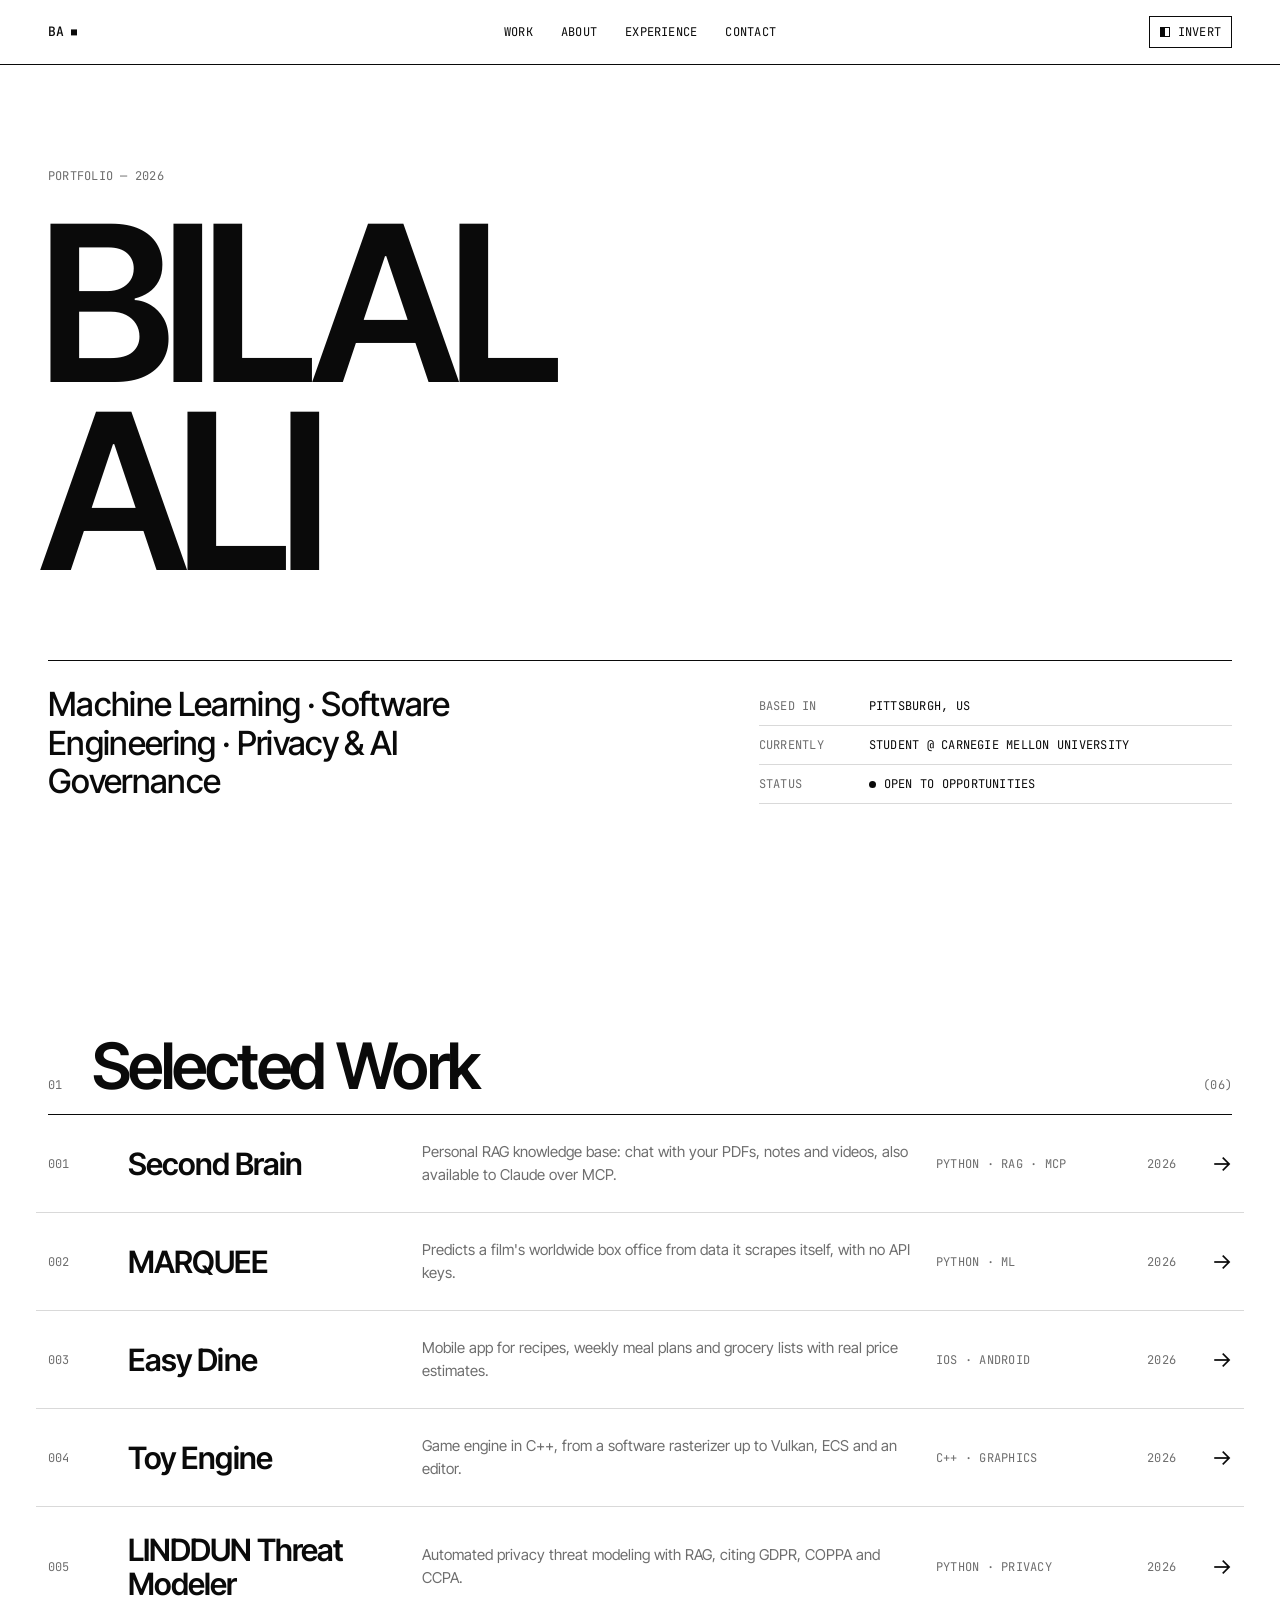
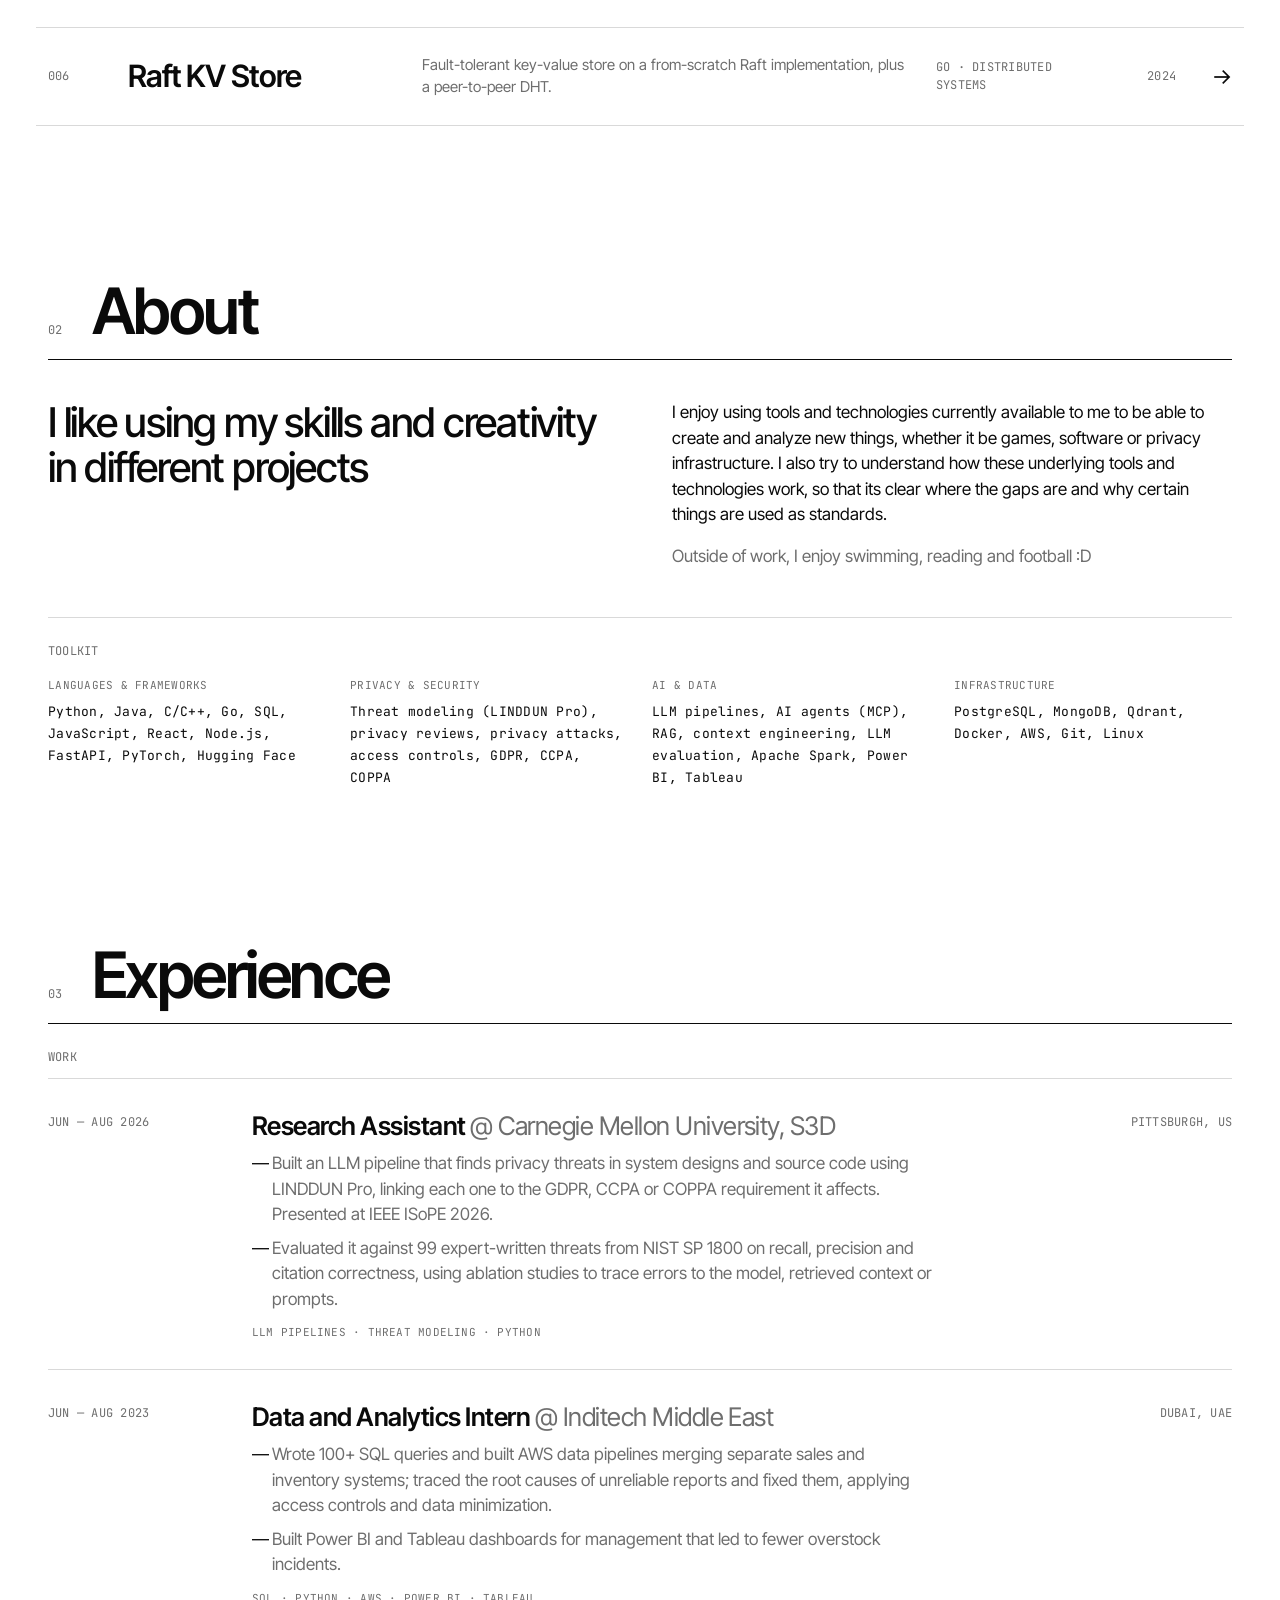
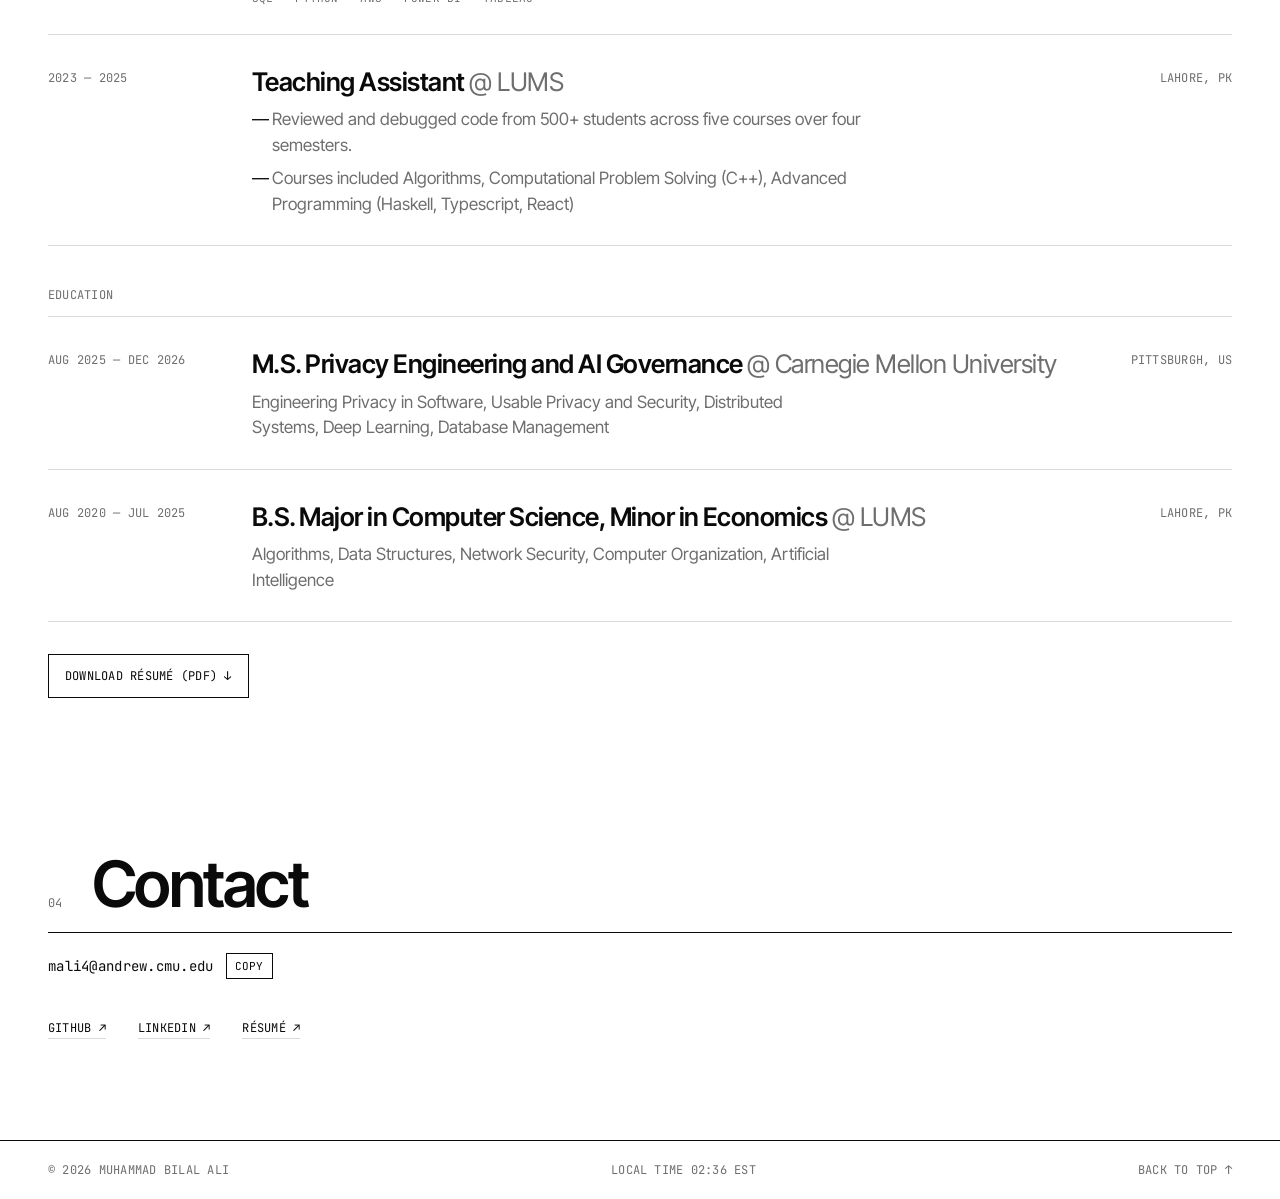
==== index.html @ e4fb6902 "third commit" ====
<!doctype html>
<html lang="en">
<head>
  <meta charset="utf-8" />
  <meta name="viewport" content="width=device-width, initial-scale=1" />
  <title>Muhammad Bilal Ali — Portfolio</title>
  <meta name="description" content="Portfolio of Muhammad Bilal Ali." />
  <meta name="theme-color" content="#ffffff" media="(prefers-color-scheme: light)" />
  <meta name="theme-color" content="#0a0a0a" media="(prefers-color-scheme: dark)" />
  <link rel="icon" href="data:image/svg+xml,<svg xmlns='http://www.w3.org/2000/svg' viewBox='0 0 32 32'><rect width='32' height='32' fill='black'/><rect x='8' y='8' width='16' height='16' fill='white'/></svg>" />

  <link rel="preconnect" href="https://fonts.googleapis.com" />
  <link rel="preconnect" href="https://fonts.gstatic.com" crossorigin />
  <link href="https://fonts.googleapis.com/css2?family=Inter+Tight:wght@400;500;600;700&family=JetBrains+Mono:wght@400;500&display=swap" rel="stylesheet" />
  <link rel="stylesheet" href="style.css" />

  <!-- Apply saved theme before paint to avoid a flash -->
  <script>
    document.documentElement.classList.add("js");
    try {
      var t = localStorage.getItem("theme");
      if (t) document.documentElement.setAttribute("data-theme", t);
    } catch (e) {}
  </script>
</head>
<body>
  <a class="skip" href="#main">Skip to content</a>

  <!-- ============ HEADER ============ -->
  <header class="site-header">
    <a href="#top" class="logo mono" aria-label="Home">BA<span class="logo-mark">■</span></a>
    <nav class="nav mono" aria-label="Primary">
      <a href="#work">Work</a>
      <a href="#about">About</a>
      <a href="#experience">Experience</a>
      <a href="#contact">Contact</a>
    </nav>
    <button class="theme-toggle mono" id="themeToggle" type="button" aria-label="Toggle color theme">
      <span class="swatch" aria-hidden="true"></span><span class="theme-label">Invert</span>
    </button>
  </header>

  <main id="main">
    <!-- ============ HERO ============ -->
    <section class="hero" id="top">
      <p class="eyebrow mono">Portfolio — <span id="yearNow">2026</span></p>
      <h1 class="hero-name">
        <span class="line">Bilal</span>
        <span class="line">Ali</span>
      </h1>

      <div class="hero-grid">
        <p class="hero-statement">
          Machine Learning ·
          Software Engineering ·
          Privacy & AI Governance
        </p>
        <dl class="hero-meta mono">
          <div><dt>Based in</dt><dd>Pittsburgh, US</dd></div>
          <div><dt>Currently</dt><dd>Student @ Carnegie Mellon University</dd></div>
          <div><dt>Status</dt><dd><span class="dot" aria-hidden="true"></span>Open to opportunities</dd></div>
        </dl>
      </div>
    </section>

    <!-- ============ WORK ============ -->
    <section class="section" id="work">
      <div class="section-head">
        <span class="section-index mono">01</span>
        <h2>Selected Work</h2>
        <span class="section-count mono">(06)</span>
      </div>

      <ol class="work-list">
        <!-- Each row links to its page in projects/. Copy a page there to add a new project. -->
        <li>
          <a class="work-row reveal" href="projects/second-brain.html">
            <span class="w-idx mono">001</span>
            <span class="w-title">Second Brain</span>
            <span class="w-desc">Personal RAG knowledge base: chat with your PDFs, notes and videos, also available to Claude over MCP.</span>
            <span class="w-tags mono">Python · RAG · MCP</span>
            <span class="w-year mono">2026</span>
            <span class="w-arrow" aria-hidden="true">→</span>
          </a>
        </li>
        <li>
          <a class="work-row reveal" href="projects/marquee.html">
            <span class="w-idx mono">002</span>
            <span class="w-title">MARQUEE</span>
            <span class="w-desc">Predicts a film's worldwide box office from data it scrapes itself, with no API keys.</span>
            <span class="w-tags mono">Python · ML</span>
            <span class="w-year mono">2026</span>
            <span class="w-arrow" aria-hidden="true">→</span>
          </a>
        </li>
        <li>
          <a class="work-row reveal" href="projects/easydine.html">
            <span class="w-idx mono">003</span>
            <span class="w-title">Easy Dine</span>
            <span class="w-desc">Mobile app for recipes, weekly meal plans and grocery lists with real price estimates.</span>
            <span class="w-tags mono">iOS · Android</span>
            <span class="w-year mono">2026</span>
            <span class="w-arrow" aria-hidden="true">→</span>
          </a>
        </li>
        <li>
          <a class="work-row reveal" href="projects/toy-engine.html">
            <span class="w-idx mono">004</span>
            <span class="w-title">Toy Engine</span>
            <span class="w-desc">Game engine in C++, from a software rasterizer up to Vulkan, ECS and an editor.</span>
            <span class="w-tags mono">C++ · Graphics</span>
            <span class="w-year mono">2026</span>
            <span class="w-arrow" aria-hidden="true">→</span>
          </a>
        </li>
        <li>
          <a class="work-row reveal" href="projects/linddun.html">
            <span class="w-idx mono">005</span>
            <span class="w-title">LINDDUN Threat Modeler</span>
            <span class="w-desc">Automated privacy threat modeling with RAG, citing GDPR, COPPA and CCPA.</span>
            <span class="w-tags mono">Python · Privacy</span>
            <span class="w-year mono">2026</span>
            <span class="w-arrow" aria-hidden="true">→</span>
          </a>
        </li>
        <li>
          <a class="work-row reveal" href="projects/raft-kv.html">
            <span class="w-idx mono">006</span>
            <span class="w-title">Raft KV Store</span>
            <span class="w-desc">Fault-tolerant key-value store on a from-scratch Raft implementation, plus a peer-to-peer DHT.</span>
            <span class="w-tags mono">Go · Distributed Systems</span>
            <span class="w-year mono">2024</span>
            <span class="w-arrow" aria-hidden="true">→</span>
          </a>
        </li>
      </ol>
    </section>

    <!-- ============ ABOUT ============ -->
    <section class="section" id="about">
      <div class="section-head">
        <span class="section-index mono">02</span>
        <h2>About</h2>
      </div>

      <div class="about-grid">
        <p class="about-lead reveal">
          I like using my skills and creativity in different projects 
        </p>
        <div class="about-body reveal">
          <p>
            I enjoy using tools and technologies currently available to me to be able to create and analyze new things, whether it be games, software or privacy infrastructure. 
            I also try to understand how these underlying tools and technologies work, so that its clear where the gaps are and why certain things are used as standards.
          </p>
          <p>
            Outside of work, I enjoy swimming, reading and football :D
          </p>
        </div>

        <div class="skills reveal">
          <h3 class="mono">Toolkit</h3>
          <ul class="skill-cols mono">
            <li><span>Languages &amp; Frameworks</span>Python, Java, C/C++, Go, SQL, JavaScript, React, Node.js, FastAPI, PyTorch, Hugging Face</li>
            <li><span>Privacy &amp; Security</span>Threat modeling (LINDDUN Pro), privacy reviews, privacy attacks, access controls, GDPR, CCPA, COPPA</li>
            <li><span>AI &amp; Data</span>LLM pipelines, AI agents (MCP), RAG, context engineering, LLM evaluation, Apache Spark, Power BI, Tableau</li>
            <li><span>Infrastructure</span>PostgreSQL, MongoDB, Qdrant, Docker, AWS, Git, Linux</li>
          </ul>
        </div>
      </div>
    </section>

    <!-- ============ EXPERIENCE ============ -->
    <section class="section" id="experience">
      <div class="section-head">
        <span class="section-index mono">03</span>
        <h2>Experience</h2>
      </div>

      <h3 class="exp-group mono">Work</h3>
      <ul class="exp-list">
        <li class="exp-row reveal">
          <span class="exp-date mono">Jun — Aug 2026</span>
          <div class="exp-main">
            <h3>Research Assistant <span class="at">@ Carnegie Mellon University, S3D</span></h3>
            <ul class="exp-points">
              <li>Built an LLM pipeline that finds privacy threats in system designs and source code using LINDDUN Pro, linking each one to the GDPR, CCPA or COPPA requirement it affects. Presented at IEEE ISoPE 2026.</li>
              <li>Evaluated it against 99 expert-written threats from NIST SP 1800 on recall, precision and citation correctness, using ablation studies to trace errors to the model, retrieved context or prompts.</li>
            </ul>
            <p class="exp-tags mono">LLM pipelines · Threat modeling · Python</p>
          </div>
          <span class="exp-type mono">Pittsburgh, US</span>
        </li>
        <li class="exp-row reveal">
          <span class="exp-date mono">Jun — Aug 2023</span>
          <div class="exp-main">
            <h3>Data and Analytics Intern <span class="at">@ Inditech Middle East</span></h3>
            <ul class="exp-points">
              <li>Wrote 100+ SQL queries and built AWS data pipelines merging separate sales and inventory systems; traced the root causes of unreliable reports and fixed them, applying access controls and data minimization.</li>
              <li>Built Power BI and Tableau dashboards for management that led to fewer overstock incidents.</li>
            </ul>
            <p class="exp-tags mono">SQL · Python · AWS · Power BI · Tableau</p>
          </div>
          <span class="exp-type mono">Dubai, UAE</span>
        </li>
        <li class="exp-row reveal">
          <span class="exp-date mono">2023 — 2025</span>
          <div class="exp-main">
            <h3>Teaching Assistant <span class="at">@ LUMS</span></h3>
            <ul class="exp-points">
              <li>Reviewed and debugged code from 500+ students across five courses over four semesters.</li>
              <li>Courses included Algorithms, Computational Problem Solving (C++), Advanced Programming (Haskell, Typescript, React)</li>
            </ul>
          </div>
          <span class="exp-type mono">Lahore, PK</span>
        </li>
      </ul>

      <h3 class="exp-group mono">Education</h3>
      <ul class="exp-list">
        <li class="exp-row reveal">
          <span class="exp-date mono">Aug 2025 — Dec 2026</span>
          <div class="exp-main">
            <h3>M.S. Privacy Engineering and AI Governance <span class="at">@ Carnegie Mellon University</span></h3>
            <p>Engineering Privacy in Software, Usable Privacy and Security, Distributed Systems, Deep Learning, Database Management</p>
          </div>
          <span class="exp-type mono">Pittsburgh, US</span>
        </li>
        <li class="exp-row reveal">
          <span class="exp-date mono">Aug 2020 — Jul 2025</span>
          <div class="exp-main">
            <h3>B.S. Major in Computer Science, Minor in Economics <span class="at">@ LUMS</span></h3>
            <p>Algorithms, Data Structures, Network Security, Computer Organization, Artificial Intelligence</p>
          </div>
          <span class="exp-type mono">Lahore, PK</span>
        </li>
      </ul>

      <a class="resume-link mono" href="MuhammadBilalAli_Resume.pdf" download>Download résumé (PDF) ↓</a>
    </section>

    <!-- ============ CONTACT ============ -->
    <section class="section contact" id="contact">
      <div class="section-head">
        <span class="section-index mono">04</span>
        <h2>Contact</h2>
      </div>

      <p class="contact-email mono">
        <a href="mailto:mali4@andrew.cmu.edu">mali4@andrew.cmu.edu</a>
        <button class="copy-btn mono" type="button" data-copy="mali4@andrew.cmu.edu">Copy</button>
      </p>

      <ul class="socials mono">
        <li><a href="https://github.com/MBA009" target="_blank" rel="noopener">GitHub ↗</a></li>
        <li><a href="https://www.linkedin.com/in/bilal-ali-aa751a26b" target="_blank" rel="noopener">LinkedIn ↗</a></li>
        <li><a href="MuhammadBilalAli_Resume.pdf" target="_blank" rel="noopener">Résumé ↗</a></li>
      </ul>
    </section>
  </main>

  <!-- ============ FOOTER ============ -->
  <footer class="site-footer mono">
    <span>© <span id="yearFoot">2026</span> Muhammad Bilal Ali</span>
    <span>Local time <span id="clock">--:--</span></span>
    <a href="#top">Back to top ↑</a>
  </footer>

  <script src="script.js"></script>
</body>
</html>
---- style.css ----
/* =========================================================
   Theme tokens — pure black & white, with one grey for meta.
   ========================================================= */
:root {
  --bg: #ffffff;
  --fg: #0a0a0a;
  --muted: #6e6e6e;
  --line: #0a0a0a;
  --line-soft: #d9d9d9;

  --sans: "Inter Tight", "Helvetica Neue", Helvetica, Arial, sans-serif;
  --mono: "JetBrains Mono", ui-monospace, SFMono-Regular, Menlo, Consolas, monospace;

  --gutter: clamp(16px, 4vw, 48px);
  --max: 1440px;
  color-scheme: light;
}

@media (prefers-color-scheme: dark) {
  :root:not([data-theme="light"]) {
    --bg: #0a0a0a;
    --fg: #f5f5f5;
    --muted: #8a8a8a;
    --line: #f5f5f5;
    --line-soft: #2a2a2a;
    color-scheme: dark;
  }
}

:root[data-theme="dark"] {
  --bg: #0a0a0a;
  --fg: #f5f5f5;
  --muted: #8a8a8a;
  --line: #f5f5f5;
  --line-soft: #2a2a2a;
  color-scheme: dark;
}

/* =========================================================
   Base
   ========================================================= */
*,
*::before,
*::after { box-sizing: border-box; }

html { scroll-behavior: smooth; -webkit-text-size-adjust: 100%; }

body {
  margin: 0;
  background: var(--bg);
  color: var(--fg);
  font-family: var(--sans);
  font-size: 17px;
  line-height: 1.5;
  -webkit-font-smoothing: antialiased;
  transition: background-color .35s ease, color .35s ease;
  overflow-x: hidden;
}

::selection { background: var(--fg); color: var(--bg); }

a { color: inherit; text-decoration: none; }
h1, h2, h3, p { margin: 0; }
ul, ol { list-style: none; margin: 0; padding: 0; }
button { font: inherit; color: inherit; background: none; border: 0; cursor: pointer; }

.mono {
  font-family: var(--mono);
  font-size: 12px;
  letter-spacing: .02em;
  text-transform: uppercase;
}

:focus-visible { outline: 2px solid var(--fg); outline-offset: 3px; }

.skip {
  position: absolute; left: -9999px; top: 0;
  background: var(--fg); color: var(--bg); padding: 8px 12px; z-index: 100;
}
.skip:focus { left: 8px; top: 8px; }

/* =========================================================
   Header
   ========================================================= */
.site-header {
  position: sticky; top: 0; z-index: 50;
  display: grid;
  grid-template-columns: 1fr auto 1fr;
  align-items: center;
  gap: 16px;
  padding: 16px var(--gutter);
  background: var(--bg);
  border-bottom: 1px solid var(--line);
  transition: background-color .35s ease;
}

.logo { font-weight: 500; font-size: 13px; display: inline-flex; align-items: center; gap: 6px; }
.logo-mark { font-size: 10px; display: inline-block; transition: transform .5s cubic-bezier(.7,0,.2,1); }
.logo:hover .logo-mark { transform: rotate(90deg); }

.nav { display: flex; gap: 28px; }
.nav a { position: relative; padding: 2px 0; }
.nav a::after {
  content: ""; position: absolute; left: 0; bottom: -2px;
  width: 100%; height: 1px; background: currentColor;
  transform: scaleX(0); transform-origin: right;
  transition: transform .3s ease;
}
.nav a:hover::after { transform: scaleX(1); transform-origin: left; }

.theme-toggle {
  justify-self: end;
  display: inline-flex; align-items: center; gap: 8px;
  padding: 6px 10px;
  border: 1px solid var(--line);
  transition: background-color .2s, color .2s;
}
.theme-toggle:hover { background: var(--fg); color: var(--bg); }
.swatch {
  width: 10px; height: 10px; border: 1px solid currentColor;
  background: linear-gradient(90deg, currentColor 50%, transparent 50%);
}

/* =========================================================
   Layout helpers
   ========================================================= */
.hero,
.section {
  max-width: var(--max);
  margin: 0 auto;
  padding-left: var(--gutter);
  padding-right: var(--gutter);
}

/* =========================================================
   Hero
   ========================================================= */
.hero { padding-top: clamp(48px, 8vw, 112px); padding-bottom: clamp(56px, 8vw, 120px); }

.eyebrow { color: var(--muted); margin-bottom: 24px; }

.hero-name {
  font-weight: 600;
  font-size: clamp(64px, 17vw, 260px);
  line-height: .86;
  letter-spacing: -.055em;
  text-transform: uppercase;
  margin-left: -.04em;
}
.hero-name .line { display: block; }

.cursor {
  font-weight: 400;
  animation: blink 1.1s steps(1) infinite;
}
@keyframes blink { 50% { opacity: 0; } }

.hero-grid {
  display: grid;
  grid-template-columns: 1.4fr 1fr;
  gap: 48px;
  margin-top: clamp(40px, 6vw, 80px);
  padding-top: 24px;
  border-top: 1px solid var(--line);
}

.hero-statement {
  font-size: clamp(22px, 2.6vw, 36px);
  line-height: 1.15;
  letter-spacing: -.02em;
  max-width: 22ch;
  font-weight: 500;
}

.hero-meta { display: grid; gap: 0; align-content: start; }
.hero-meta div {
  display: grid; grid-template-columns: 110px 1fr;
  padding: 10px 0;
  border-bottom: 1px solid var(--line-soft);
}
.hero-meta div:first-child { padding-top: 0; }
.hero-meta dt { color: var(--muted); }
.hero-meta dd { margin: 0; display: inline-flex; align-items: center; gap: 8px; }

.dot {
  width: 7px; height: 7px; border-radius: 50%; background: var(--fg);
  animation: pulse 2s ease-in-out infinite;
}
@keyframes pulse { 50% { opacity: .2; } }

/* =========================================================
   Sections
   ========================================================= */
.section { padding-top: clamp(64px, 9vw, 128px); padding-bottom: clamp(24px, 3vw, 40px); }

.section-head {
  display: flex; align-items: baseline; gap: 20px;
  padding-bottom: 16px;
  border-bottom: 1px solid var(--line);
}
.section-head h2 {
  font-size: clamp(32px, 5vw, 64px);
  font-weight: 600;
  letter-spacing: -.04em;
  line-height: 1;
}
.section-index { color: var(--muted); min-width: 24px; }
.section-count { color: var(--muted); margin-left: auto; }

/* ---------- Work list ---------- */
.work-row {
  display: grid;
  grid-template-columns: 56px minmax(160px, 1.1fr) 2fr 160px 56px 32px;
  align-items: center;
  gap: 24px;
  padding: 26px 12px;
  margin: 0 -12px;
  border-bottom: 1px solid var(--line-soft);
  position: relative;
  isolation: isolate;
  transition: color .25s ease;
}
.work-row::before {
  content: ""; position: absolute; inset: 0; z-index: -1;
  background: var(--fg);
  transform: scaleY(0); transform-origin: bottom;
  transition: transform .35s cubic-bezier(.7,0,.2,1);
}
.work-row:hover,
.work-row:focus-visible { color: var(--bg); }
.work-row:hover::before,
.work-row:focus-visible::before { transform: scaleY(1); transform-origin: top; }
.work-row:hover .w-idx,
.work-row:hover .w-tags,
.work-row:hover .w-year,
.work-row:hover .w-desc { color: var(--bg); }

.w-idx, .w-tags, .w-year { color: var(--muted); transition: color .25s ease; }
.w-title { font-size: clamp(22px, 2.4vw, 32px); font-weight: 600; letter-spacing: -.03em; line-height: 1.1; }
.w-desc { color: var(--muted); font-size: 15px; transition: color .25s ease; }
.w-year { text-align: right; }
.w-arrow {
  font-size: 22px; text-align: right;
  transition: transform .35s cubic-bezier(.7,0,.2,1);
}
.work-row:hover .w-arrow { transform: translate(3px, -3px) rotate(0deg); }

/* ---------- About ---------- */
.about-grid {
  display: grid;
  grid-template-columns: 1fr 1fr;
  gap: 48px 64px;
  padding-top: 40px;
}
.about-lead {
  font-size: clamp(26px, 3.2vw, 44px);
  line-height: 1.1;
  letter-spacing: -.03em;
  font-weight: 500;
}
.about-body { display: grid; gap: 16px; max-width: 58ch; color: var(--fg); }
.about-body p + p { color: var(--muted); }

.skills { grid-column: 1 / -1; border-top: 1px solid var(--line-soft); padding-top: 24px; }
.skills h3 { color: var(--muted); font-weight: 400; margin-bottom: 16px; }
.skill-cols { display: grid; grid-template-columns: repeat(4, 1fr); gap: 24px; text-transform: none; font-size: 13px; line-height: 1.7; }
.skill-cols span { display: block; text-transform: uppercase; color: var(--muted); font-size: 11px; margin-bottom: 6px; }

/* ---------- Experience ---------- */
.exp-row {
  display: grid;
  grid-template-columns: 180px 1fr 140px;
  gap: 24px;
  padding: 28px 0;
  border-bottom: 1px solid var(--line-soft);
}
.exp-date, .exp-type { color: var(--muted); padding-top: 6px; }
.exp-type { text-align: right; }
.exp-main h3 { font-size: clamp(20px, 2vw, 26px); font-weight: 600; letter-spacing: -.02em; margin-bottom: 6px; }
.exp-main .at { font-weight: 400; color: var(--muted); }
.exp-main p { color: var(--muted); max-width: 60ch; }
.exp-main .exp-tags { margin-top: 12px; font-size: 11px; }
.exp-points { display: grid; gap: 8px; max-width: 68ch; color: var(--muted); }
.exp-points li { position: relative; padding-left: 20px; }
.exp-points li::before { content: "—"; position: absolute; left: 0; color: var(--fg); }

.exp-group { color: var(--muted); font-weight: 400; margin: 40px 0 0; padding-bottom: 12px; border-bottom: 1px solid var(--line-soft); }
.exp-group:first-of-type { margin-top: 24px; }

.resume-link {
  display: inline-block; margin-top: 32px;
  padding: 12px 16px;
  border: 1px solid var(--line);
  transition: background-color .2s, color .2s;
}
.resume-link:hover { background: var(--fg); color: var(--bg); }

/* ---------- Contact ---------- */
.contact { padding-bottom: clamp(64px, 8vw, 120px); }
.contact-kicker { color: var(--muted); margin-top: 48px; }

.contact-big {
  display: flex; align-items: center; justify-content: space-between; gap: 24px;
  font-size: clamp(56px, 13vw, 200px);
  font-weight: 600;
  letter-spacing: -.055em;
  line-height: .95;
  padding: 8px 0 20px;
  border-bottom: 1px solid var(--line);
}
.contact-arrow {
  font-weight: 400;
  transition: transform .45s cubic-bezier(.7,0,.2,1);
}
.contact-big:hover .contact-arrow { transform: translateX(-.15em) rotate(-45deg); }
.contact-big span:first-child {
  background: linear-gradient(currentColor, currentColor) left bottom / 0 3px no-repeat;
  transition: background-size .45s cubic-bezier(.7,0,.2,1);
}
.contact-big:hover span:first-child { background-size: 100% 3px; }

.contact-email {
  display: flex; align-items: center; gap: 12px;
  margin-top: 20px; text-transform: none; font-size: 14px;
}
.copy-btn {
  padding: 4px 8px; border: 1px solid var(--line); font-size: 11px;
  transition: background-color .2s, color .2s;
}
.copy-btn:hover { background: var(--fg); color: var(--bg); }

.socials { display: flex; flex-wrap: wrap; gap: 12px 32px; margin-top: 40px; }
.socials a { border-bottom: 1px solid var(--line-soft); padding-bottom: 2px; transition: border-color .2s; }
.socials a:hover { border-color: var(--fg); }

/* =========================================================
   Footer
   ========================================================= */
.site-footer {
  display: flex; justify-content: space-between; gap: 16px; flex-wrap: wrap;
  padding: 20px var(--gutter);
  border-top: 1px solid var(--line);
  color: var(--muted);
}
.site-footer a:hover { color: var(--fg); }

/* =========================================================
   Scroll reveal
   ========================================================= */
.js .reveal { opacity: 0; transform: translateY(16px); transition: opacity .7s ease, transform .7s cubic-bezier(.2,.7,.2,1); }
.js .reveal.in { opacity: 1; transform: none; }

@media (prefers-reduced-motion: reduce) {
  html { scroll-behavior: auto; }
  *, *::before, *::after { animation: none !important; transition: none !important; }
  .js .reveal { opacity: 1; transform: none; }
}

/* =========================================================
   Responsive
   ========================================================= */
@media (max-width: 960px) {
  .skill-cols { grid-template-columns: repeat(2, 1fr); }
  .work-row { grid-template-columns: 40px 1fr auto 24px; gap: 8px 16px; }
  .w-desc { grid-column: 2 / -1; grid-row: 2; font-size: 14px; }
  .w-tags { grid-column: 2 / -1; grid-row: 3; }
  .w-year { grid-column: 3; grid-row: 1; }
  .w-arrow { grid-column: 4; grid-row: 1; }

  .exp-row { grid-template-columns: 1fr auto; gap: 8px 16px; }
  .exp-date { grid-row: 1; grid-column: 1; padding-top: 0; }
  .exp-type { grid-row: 1; grid-column: 2; padding-top: 0; }
  .exp-main { grid-column: 1 / -1; }
}

@media (max-width: 720px) {
  body { font-size: 16px; }
  .site-header { grid-template-columns: auto 1fr auto; }
  .nav { justify-content: center; gap: 14px; font-size: 11px; }
  .theme-label { display: none; }

  .hero-grid,
  .about-grid { grid-template-columns: 1fr; gap: 32px; }
  .hero-meta div { grid-template-columns: 96px 1fr; }
  .skill-cols { grid-template-columns: 1fr; gap: 16px; }

  .work-row { padding: 20px 8px; margin: 0 -8px; }
  .contact-big { font-size: clamp(44px, 15vw, 96px); }
}

@media (max-width: 420px) {
  .nav a:nth-child(3) { display: none; } /* drop "Experience" on very small screens */
}

/* =========================================================
   Shared buttons
   ========================================================= */
.btn {
  display: inline-flex; align-items: center; gap: 8px;
  padding: 12px 16px;
  border: 1px solid var(--line);
  transition: background-color .2s, color .2s;
}
.btn:hover { background: var(--fg); color: var(--bg); }
.btn-solid { background: var(--fg); color: var(--bg); }
.btn-solid:hover { background: var(--bg); color: var(--fg); }

/* =========================================================
   Project pages
   ========================================================= */
.project { max-width: var(--max); margin: 0 auto; padding: 0 var(--gutter); }

.p-hero { padding-top: clamp(28px, 4vw, 56px); padding-bottom: 40px; }
.back { display: inline-block; color: var(--muted); margin-bottom: clamp(40px, 6vw, 80px); transition: color .2s; }
.back:hover { color: var(--fg); }

.p-title {
  font-size: clamp(48px, 11vw, 168px);
  font-weight: 600;
  letter-spacing: -.055em;
  line-height: .9;
  text-transform: uppercase;
  margin-left: -.04em;
  overflow-wrap: anywhere;
}
.p-lede {
  margin-top: 32px;
  max-width: 34ch;
  font-size: clamp(20px, 2.2vw, 30px);
  line-height: 1.25;
  letter-spacing: -.02em;
  font-weight: 500;
}

.p-meta {
  display: grid;
  grid-template-columns: repeat(4, 1fr);
  margin: 48px 0 0;
  border-top: 1px solid var(--line);
  border-bottom: 1px solid var(--line-soft);
}
.p-meta div { padding: 14px 16px; border-left: 1px solid var(--line-soft); }
.p-meta div:first-child { padding-left: 0; border-left: 0; }
.p-meta dt { font-family: var(--mono); font-size: 11px; text-transform: uppercase; color: var(--muted); margin-bottom: 6px; }
.p-meta dd { margin: 0; font-size: 15px; }
.p-meta a { border-bottom: 1px solid var(--line-soft); }
.p-meta a:hover { border-color: var(--fg); }

.p-links { display: flex; flex-wrap: wrap; gap: 12px; margin-top: 24px; }

/* ---------- Content blocks ---------- */
.p-block {
  display: grid;
  grid-template-columns: 220px minmax(0, 1fr);
  gap: 24px 48px;
  padding: 48px 0;
  border-top: 1px solid var(--line);
}
.p-block > h2 {
  font-family: var(--mono); font-size: 12px; font-weight: 400;
  text-transform: uppercase; letter-spacing: .02em; color: var(--muted);
  padding-top: 6px;
}
.p-block > h2 span { color: var(--fg); margin-right: 10px; }
.p-block > div:not(.prose) { display: grid; gap: 32px; align-content: start; }

.prose { font-size: 18px; line-height: 1.6; max-width: 66ch; }
.prose p + p { margin-top: 16px; }
.prose code, .p-list code, .tbl code {
  font-family: var(--mono); font-size: .85em;
  padding: 1px 5px; border: 1px solid var(--line-soft);
}

.p-list { counter-reset: item; border-top: 1px solid var(--line-soft); }
.p-list li {
  counter-increment: item;
  display: grid; grid-template-columns: 48px 1fr; gap: 8px;
  padding: 16px 0;
  border-bottom: 1px solid var(--line-soft);
}
.p-list li::before { content: counter(item, decimal-leading-zero); font-family: var(--mono); font-size: 12px; color: var(--muted); padding-top: 4px; }
.p-list strong { font-weight: 600; }
.p-list p { color: var(--muted); margin-top: 2px; }

/* Pipeline: numbered steps divided by hairlines */
.pipeline {
  display: grid;
  grid-template-columns: repeat(auto-fit, minmax(150px, 1fr));
  border-top: 1px solid var(--line);
  border-left: 1px solid var(--line);
}
.pipeline li { padding: 18px 16px 22px; border-right: 1px solid var(--line); border-bottom: 1px solid var(--line); }
.pipeline .step { display: block; font-family: var(--mono); font-size: 11px; color: var(--muted); margin-bottom: 18px; }
.pipeline strong { display: block; font-size: 18px; font-weight: 600; letter-spacing: -.02em; margin-bottom: 6px; }
.pipeline p { font-size: 14px; color: var(--muted); line-height: 1.45; }

/* Stats strip */
.stats {
  display: grid;
  grid-template-columns: repeat(auto-fit, minmax(160px, 1fr));
  border-top: 1px solid var(--line);
}
.stats div { padding: 24px 16px 20px; border-bottom: 1px solid var(--line); box-shadow: inset 1px 0 0 var(--line-soft); }
.stat-num { display: block; font-size: clamp(40px, 5vw, 72px); font-weight: 600; letter-spacing: -.05em; line-height: 1; }
.stat-label { display: block; margin-top: 10px; font-family: var(--mono); font-size: 11px; text-transform: uppercase; color: var(--muted); }

/* Tables */
.tbl-wrap { overflow-x: auto; }
.tbl { width: 100%; border-collapse: collapse; font-size: 15px; }
.tbl th {
  font-family: var(--mono); font-size: 11px; font-weight: 400; text-transform: uppercase;
  color: var(--muted); text-align: left; padding: 0 16px 10px 0;
  border-bottom: 1px solid var(--line);
}
.tbl td { padding: 14px 16px 14px 0; border-bottom: 1px solid var(--line-soft); vertical-align: top; }
.tbl td:first-child { font-family: var(--mono); font-size: 13px; white-space: nowrap; }

.status { font-family: var(--mono); font-size: 11px; text-transform: uppercase; white-space: nowrap; }
.status::before { margin-right: 8px; }
.status.done::before { content: "■"; }
.status.wip::before { content: "◧"; }
.status.todo { color: var(--muted); }
.status.todo::before { content: "□"; }

/* Layer stack (architecture) */
.layers { border: 1px solid var(--line); }
.layers li {
  display: flex; justify-content: space-between; gap: 16px; flex-wrap: wrap;
  padding: 16px;
  border-bottom: 1px solid var(--line);
}
.layers li:last-child { border-bottom: 0; background: var(--fg); color: var(--bg); }
.layers li:last-child span { color: inherit; opacity: .7; }
.layers strong { font-weight: 600; font-size: 17px; }
.layers span { font-family: var(--mono); font-size: 12px; color: var(--muted); }

/* Tech chips */
.chips { display: flex; flex-wrap: wrap; gap: 8px; }
.chips li { font-family: var(--mono); font-size: 12px; padding: 6px 10px; border: 1px solid var(--line); }

/* Code */
.code {
  margin: 0;
  padding: 20px;
  overflow-x: auto;
  font-family: var(--mono); font-size: 13px; line-height: 1.6;
  border: 1px solid var(--line);
  background: var(--fg); color: var(--bg);
}

/* ---------- Media ---------- */
.media { margin: 0; }
.media-frame img,
.media-frame video,
.media-frame iframe { display: block; width: 100%; height: auto; border: 1px solid var(--line); background: var(--line-soft); }
.media-frame iframe { aspect-ratio: 16 / 9; }
.media-frame img { cursor: zoom-in; }
.media figcaption { display: flex; gap: 12px; margin-top: 10px; font-family: var(--mono); font-size: 11px; text-transform: uppercase; color: var(--muted); }
.media figcaption::before { content: attr(data-n); color: var(--fg); }

/* Loading + empty (empty only shows in local preview) */
.media:not(.media-ready) .media-frame { aspect-ratio: 16 / 9; border: 1px solid var(--line-soft); }
.media-empty .media-frame {
  display: grid; place-items: center; text-align: center; padding: 24px;
  border: 1px dashed var(--muted);
  background: repeating-linear-gradient(-45deg, transparent 0 12px, var(--line-soft) 12px 13px);
  font-family: var(--mono); font-size: 12px; color: var(--muted); line-height: 1.7;
}
.media-empty .media-frame b { color: var(--fg); font-weight: 500; }

.p-cover { margin-top: 8px; }
.gallery { display: grid; grid-template-columns: repeat(2, minmax(0, 1fr)); gap: 40px 24px; }
.gallery-phone { grid-template-columns: repeat(4, minmax(0, 1fr)); }
.gallery-phone .media:not(.media-ready) .media-frame { aspect-ratio: 9 / 19.5; }

/* Lightbox */
.lightbox { padding: 0; border: 0; background: transparent; max-width: 96vw; max-height: 96vh; }
.lightbox::backdrop { background: rgba(0, 0, 0, .92); }
.lightbox img { display: block; max-width: 96vw; max-height: 92vh; width: auto; height: auto; cursor: zoom-out; }

/* ---------- Next project ---------- */
.p-next { display: block; padding: 40px 0 72px; border-top: 1px solid var(--line); }
.p-next .mono { color: var(--muted); }
.p-next-title {
  display: flex; justify-content: space-between; align-items: center; gap: 24px;
  margin-top: 12px;
  font-size: clamp(40px, 8vw, 120px);
  font-weight: 600; letter-spacing: -.05em; line-height: .95;
  text-transform: uppercase;
}
.p-next-title span:first-child {
  background: linear-gradient(currentColor, currentColor) left bottom / 0 3px no-repeat;
  transition: background-size .45s cubic-bezier(.7,0,.2,1);
}
.p-next:hover .p-next-title span:first-child { background-size: 100% 3px; }
.p-next-title span:last-child { font-weight: 400; transition: transform .45s cubic-bezier(.7,0,.2,1); }
.p-next:hover .p-next-title span:last-child { transform: translateX(-.15em); }

@media (max-width: 960px) {
  .p-meta { grid-template-columns: repeat(2, 1fr); }
  .p-meta div:nth-child(3) { padding-left: 0; border-left: 0; }
  .p-meta div:nth-child(n+3) { border-top: 1px solid var(--line-soft); }
  .gallery-phone { grid-template-columns: repeat(2, minmax(0, 1fr)); }
}

@media (max-width: 720px) {
  .p-block { grid-template-columns: minmax(0, 1fr); gap: 20px; padding: 36px 0; }
  .p-meta dd { overflow-wrap: anywhere; }
  .site-header { gap: 10px; }
  .gallery { grid-template-columns: 1fr; gap: 32px; }
  .gallery-phone { grid-template-columns: repeat(2, minmax(0, 1fr)); gap: 24px 12px; }
  .prose { font-size: 17px; }
  .tbl td:first-child { white-space: normal; }
}
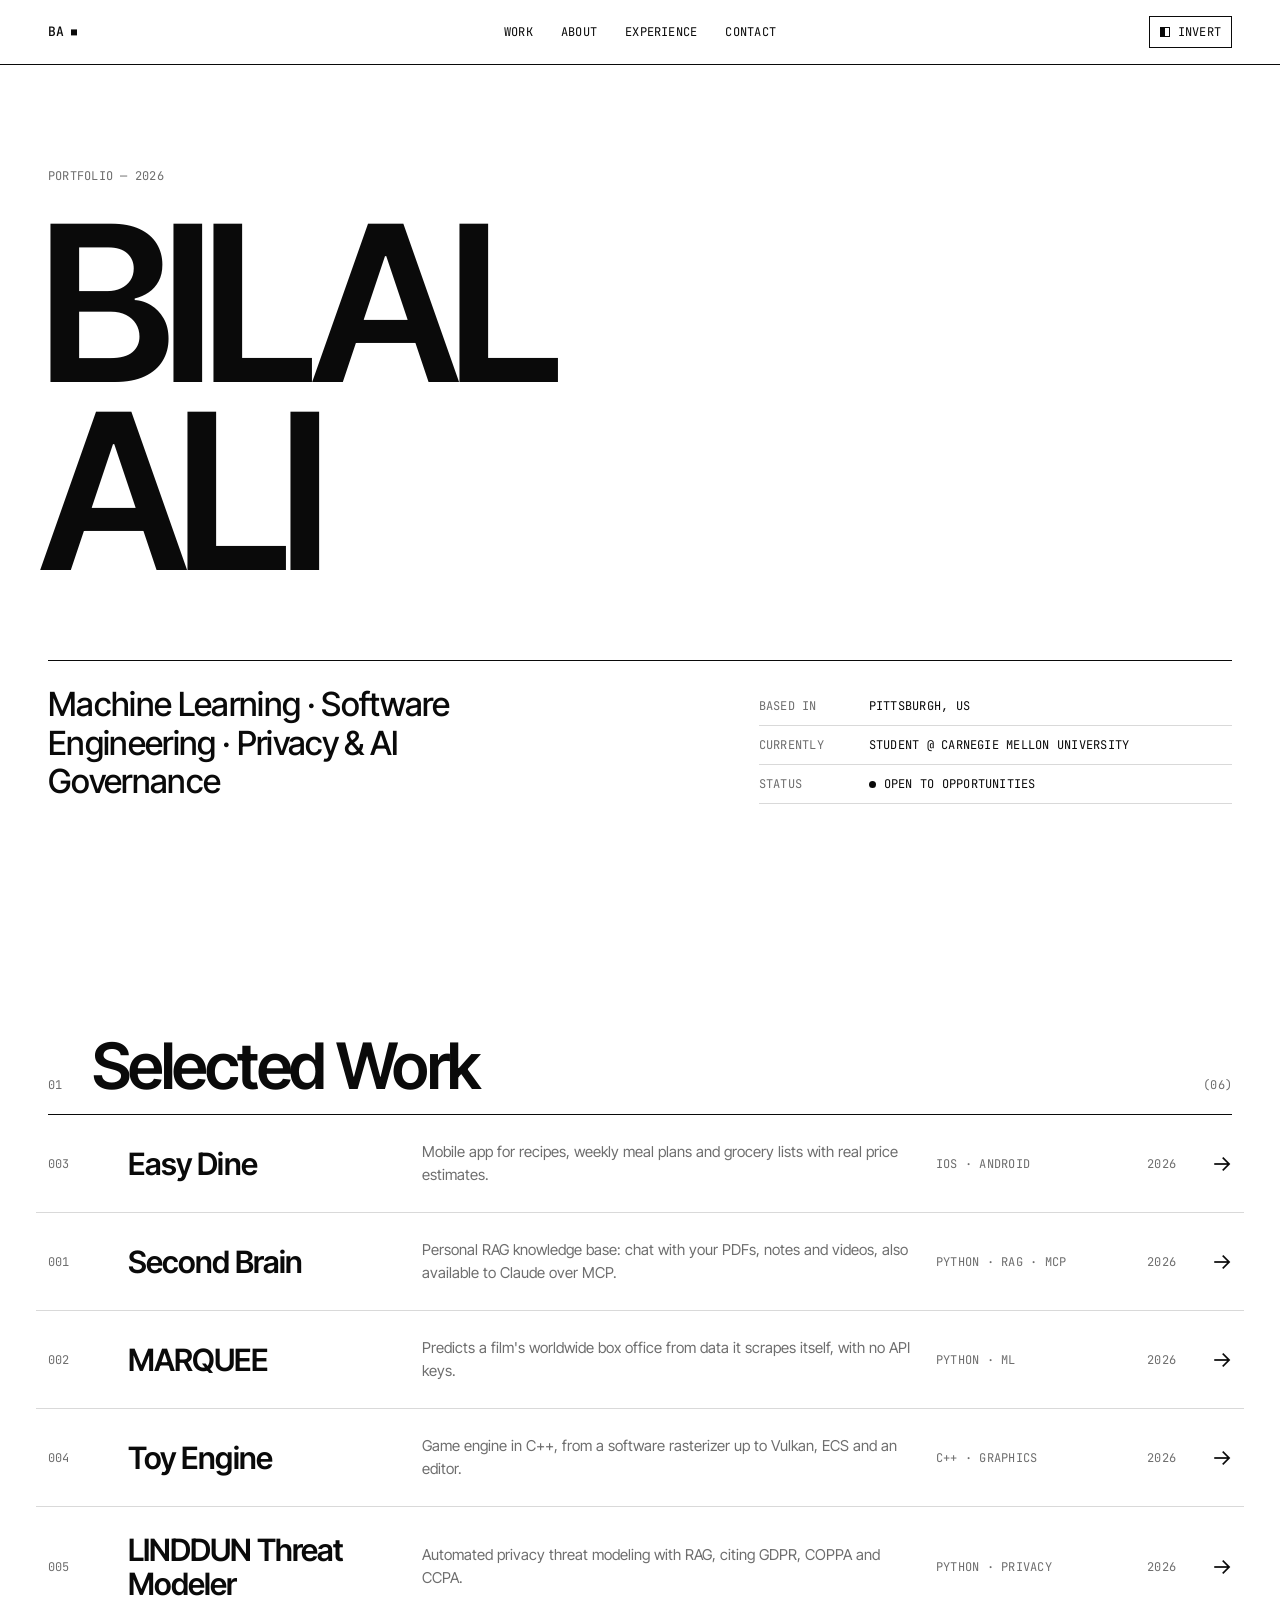
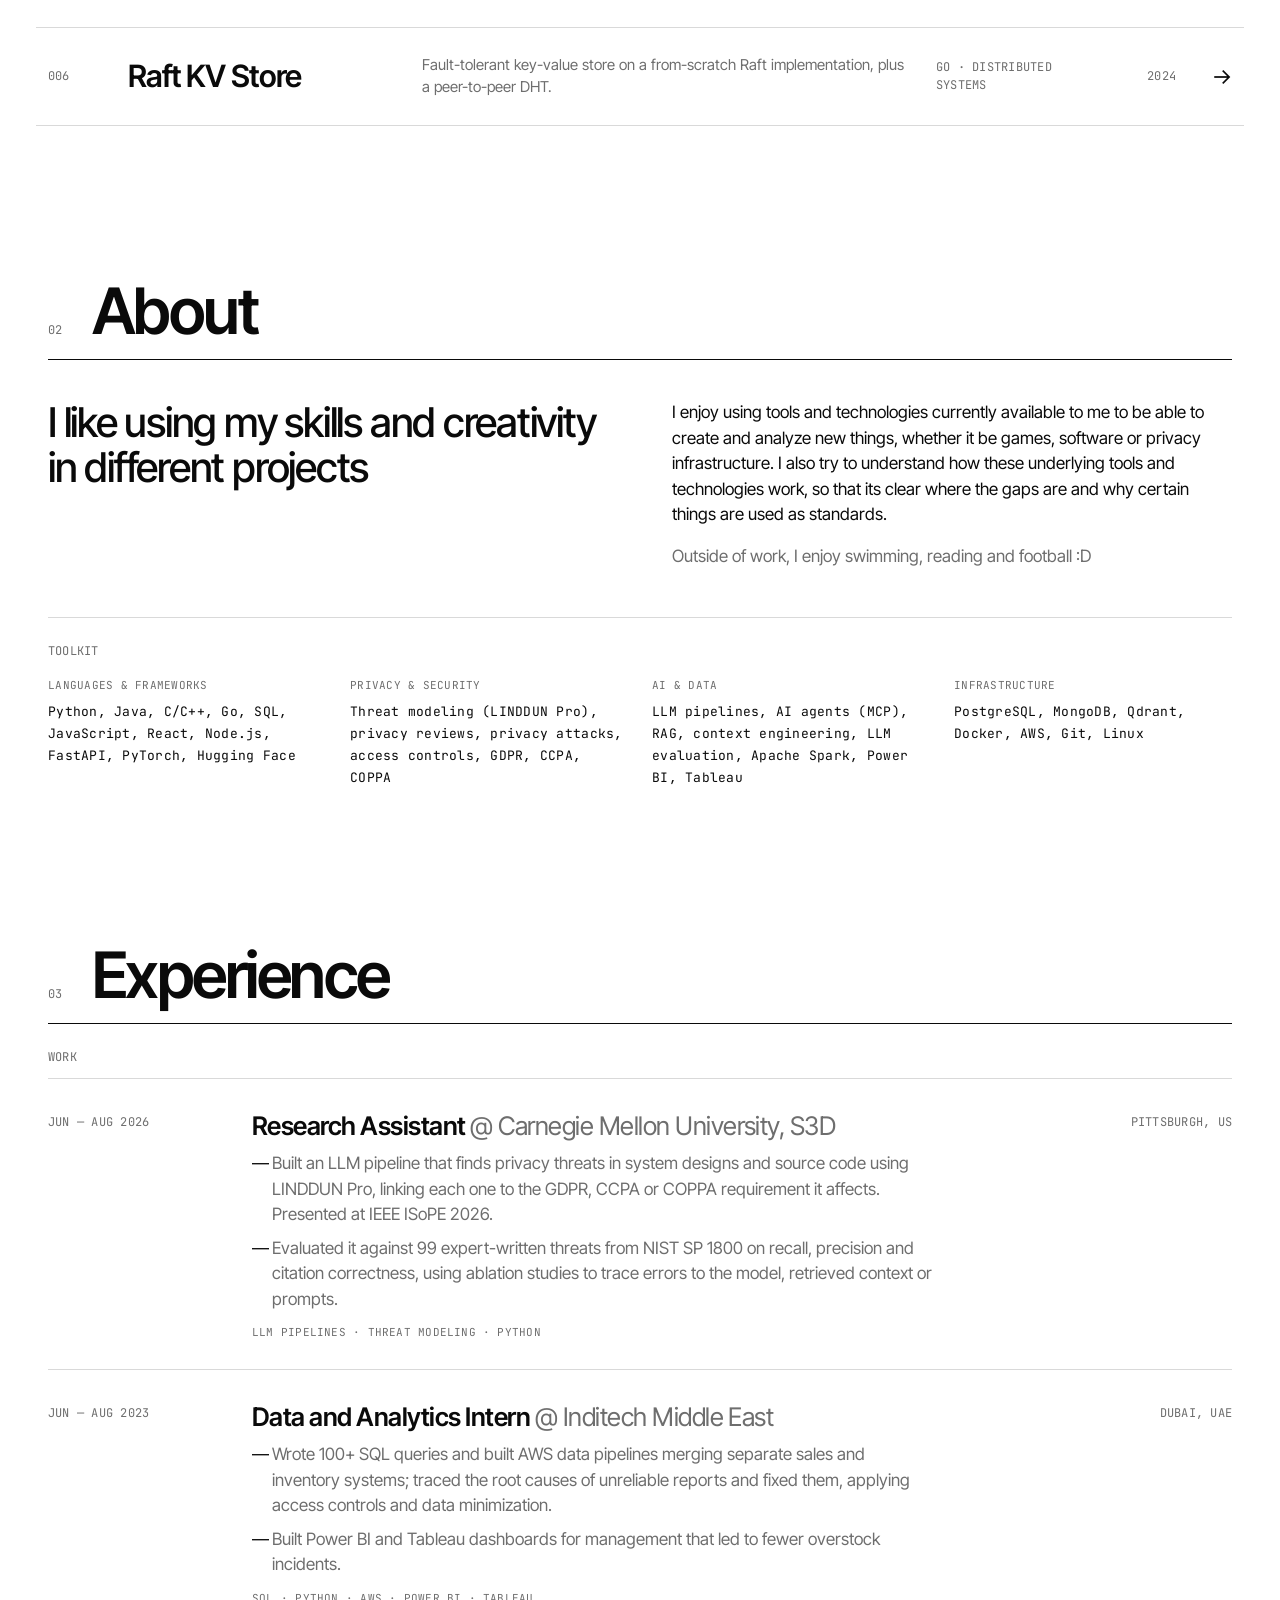
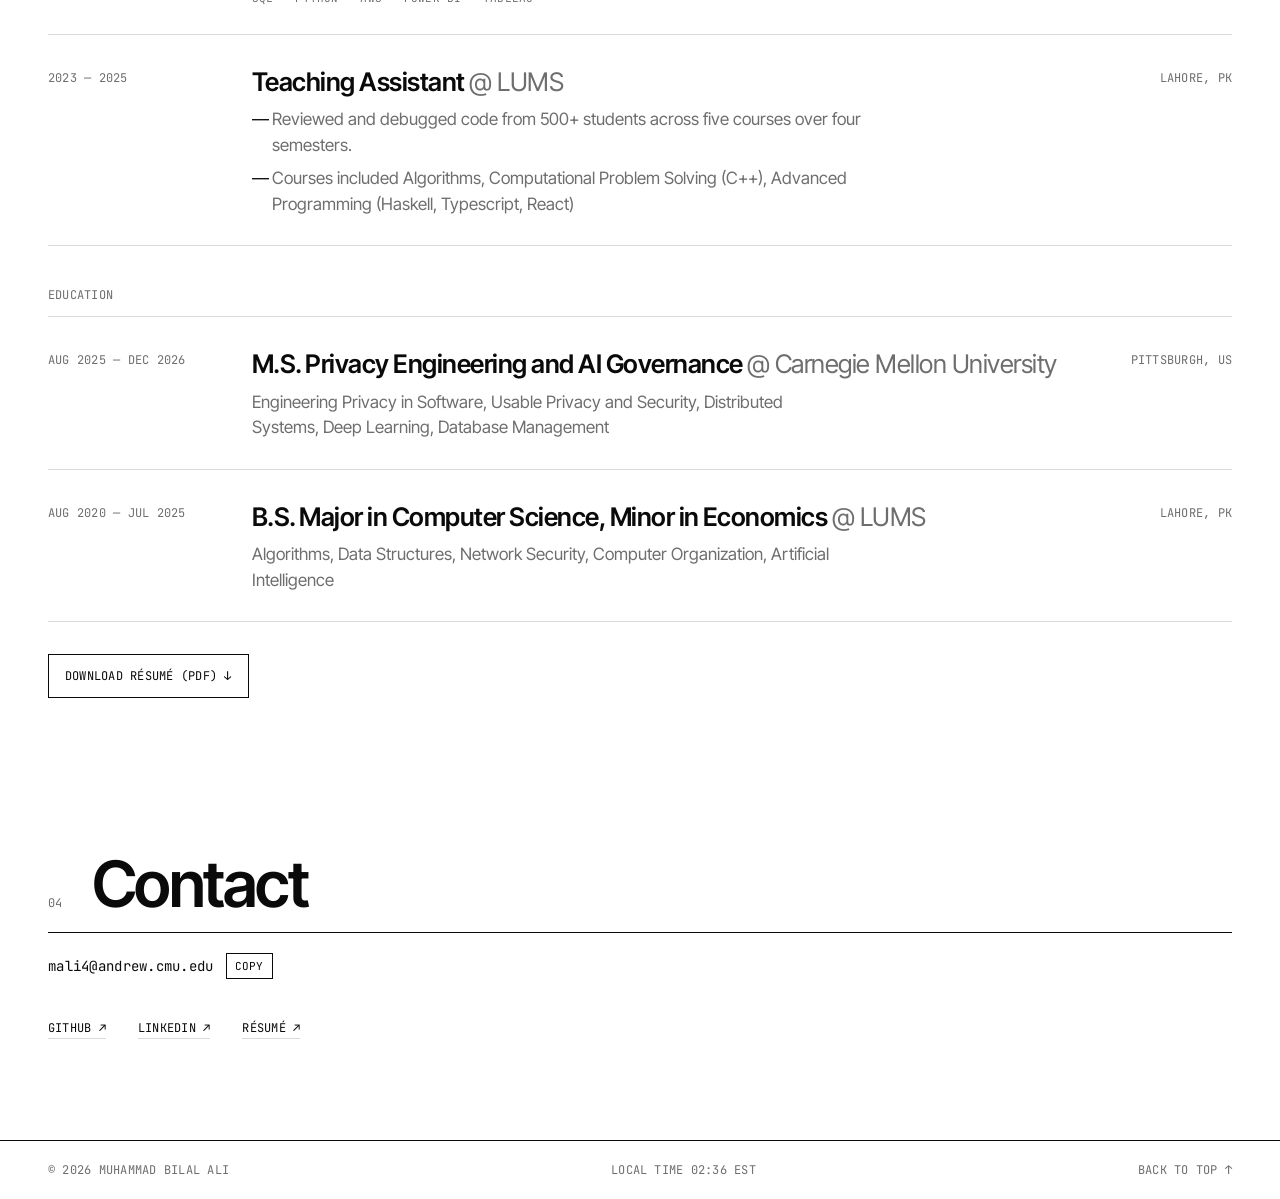
==== commit efd5367a: "reorder Removed duplicate entry for 'Easy Dine' project from the work list." ====
--- a/index.html
+++ b/index.html
@@ -74,6 +74,16 @@
       <ol class="work-list">
         <!-- Each row links to its page in projects/. Copy a page there to add a new project. -->
         <li>
+          <a class="work-row reveal" href="projects/easydine.html">
+            <span class="w-idx mono">003</span>
+            <span class="w-title">Easy Dine</span>
+            <span class="w-desc">Mobile app for recipes, weekly meal plans and grocery lists with real price estimates.</span>
+            <span class="w-tags mono">iOS · Android</span>
+            <span class="w-year mono">2026</span>
+            <span class="w-arrow" aria-hidden="true">→</span>
+          </a>
+        </li>
+        <li>
           <a class="work-row reveal" href="projects/second-brain.html">
             <span class="w-idx mono">001</span>
             <span class="w-title">Second Brain</span>
@@ -89,16 +99,6 @@
             <span class="w-title">MARQUEE</span>
             <span class="w-desc">Predicts a film's worldwide box office from data it scrapes itself, with no API keys.</span>
             <span class="w-tags mono">Python · ML</span>
-            <span class="w-year mono">2026</span>
-            <span class="w-arrow" aria-hidden="true">→</span>
-          </a>
-        </li>
-        <li>
-          <a class="work-row reveal" href="projects/easydine.html">
-            <span class="w-idx mono">003</span>
-            <span class="w-title">Easy Dine</span>
-            <span class="w-desc">Mobile app for recipes, weekly meal plans and grocery lists with real price estimates.</span>
-            <span class="w-tags mono">iOS · Android</span>
             <span class="w-year mono">2026</span>
             <span class="w-arrow" aria-hidden="true">→</span>
           </a>
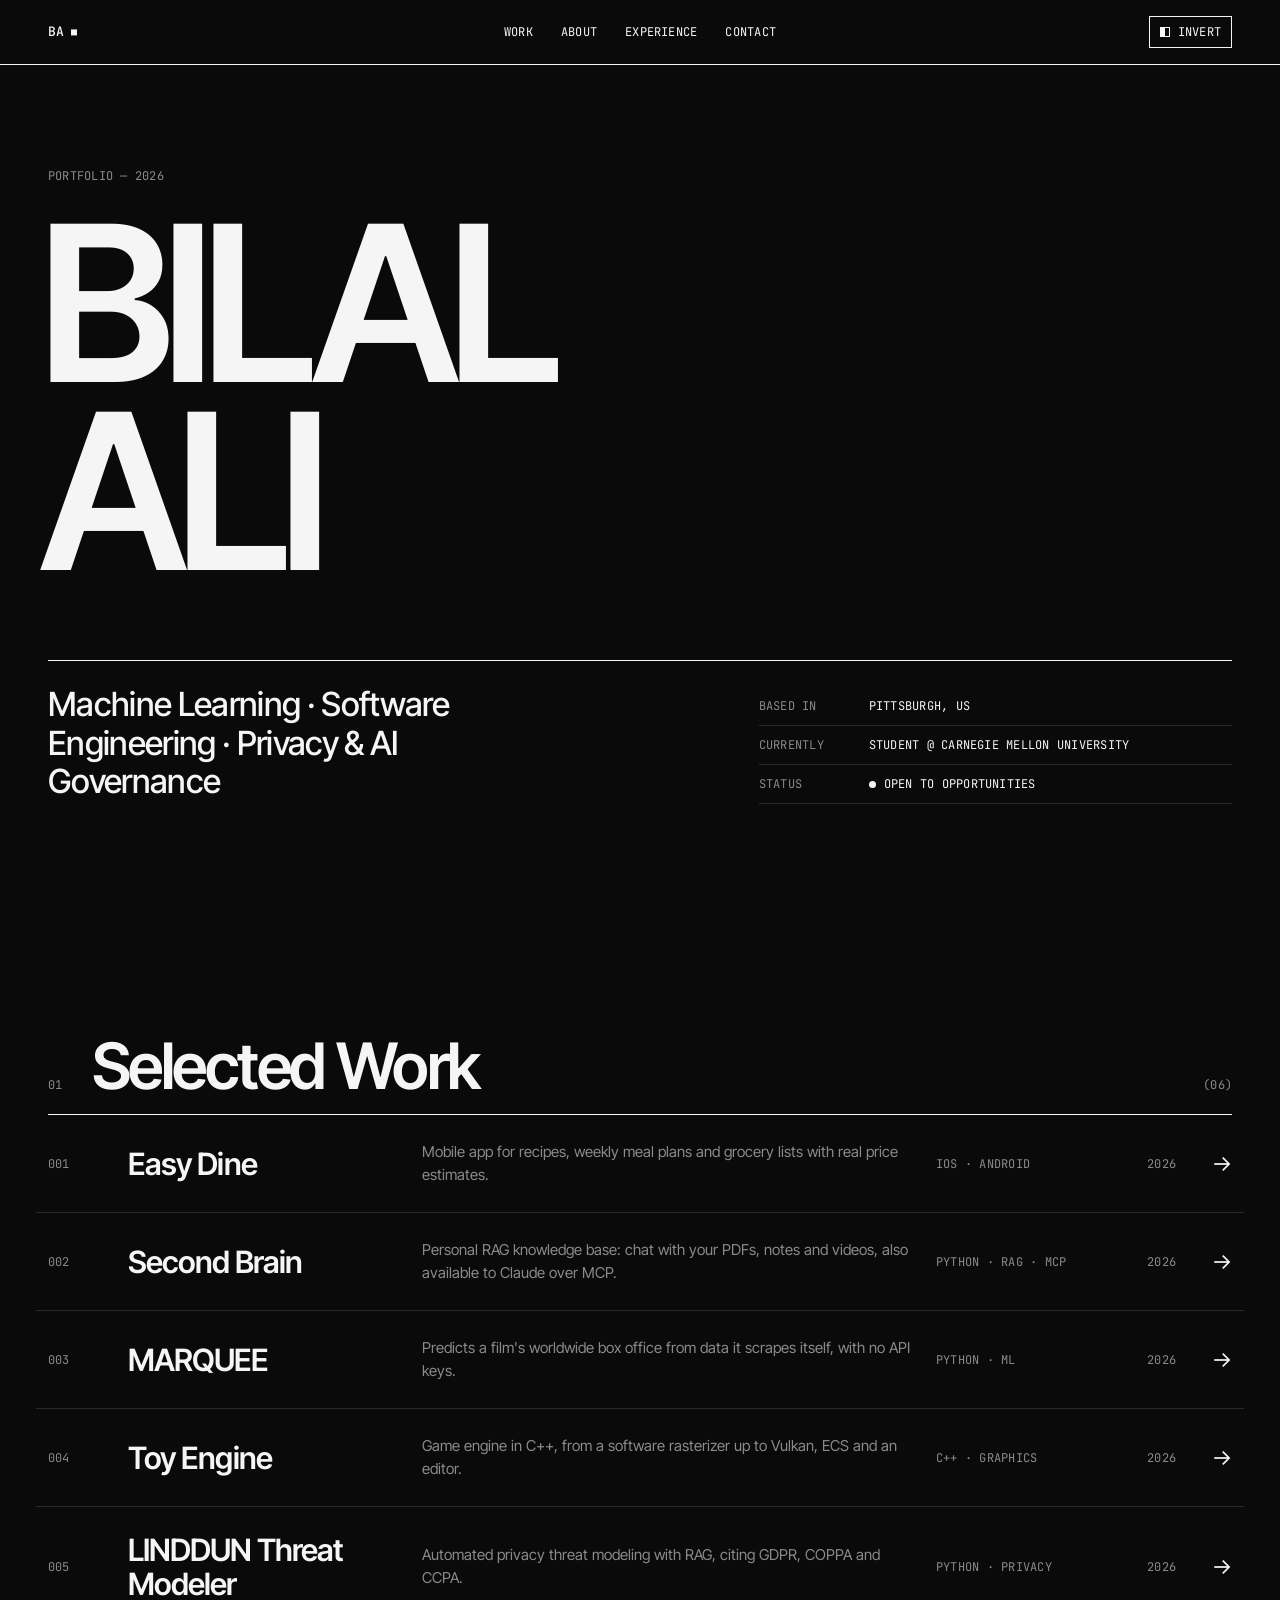
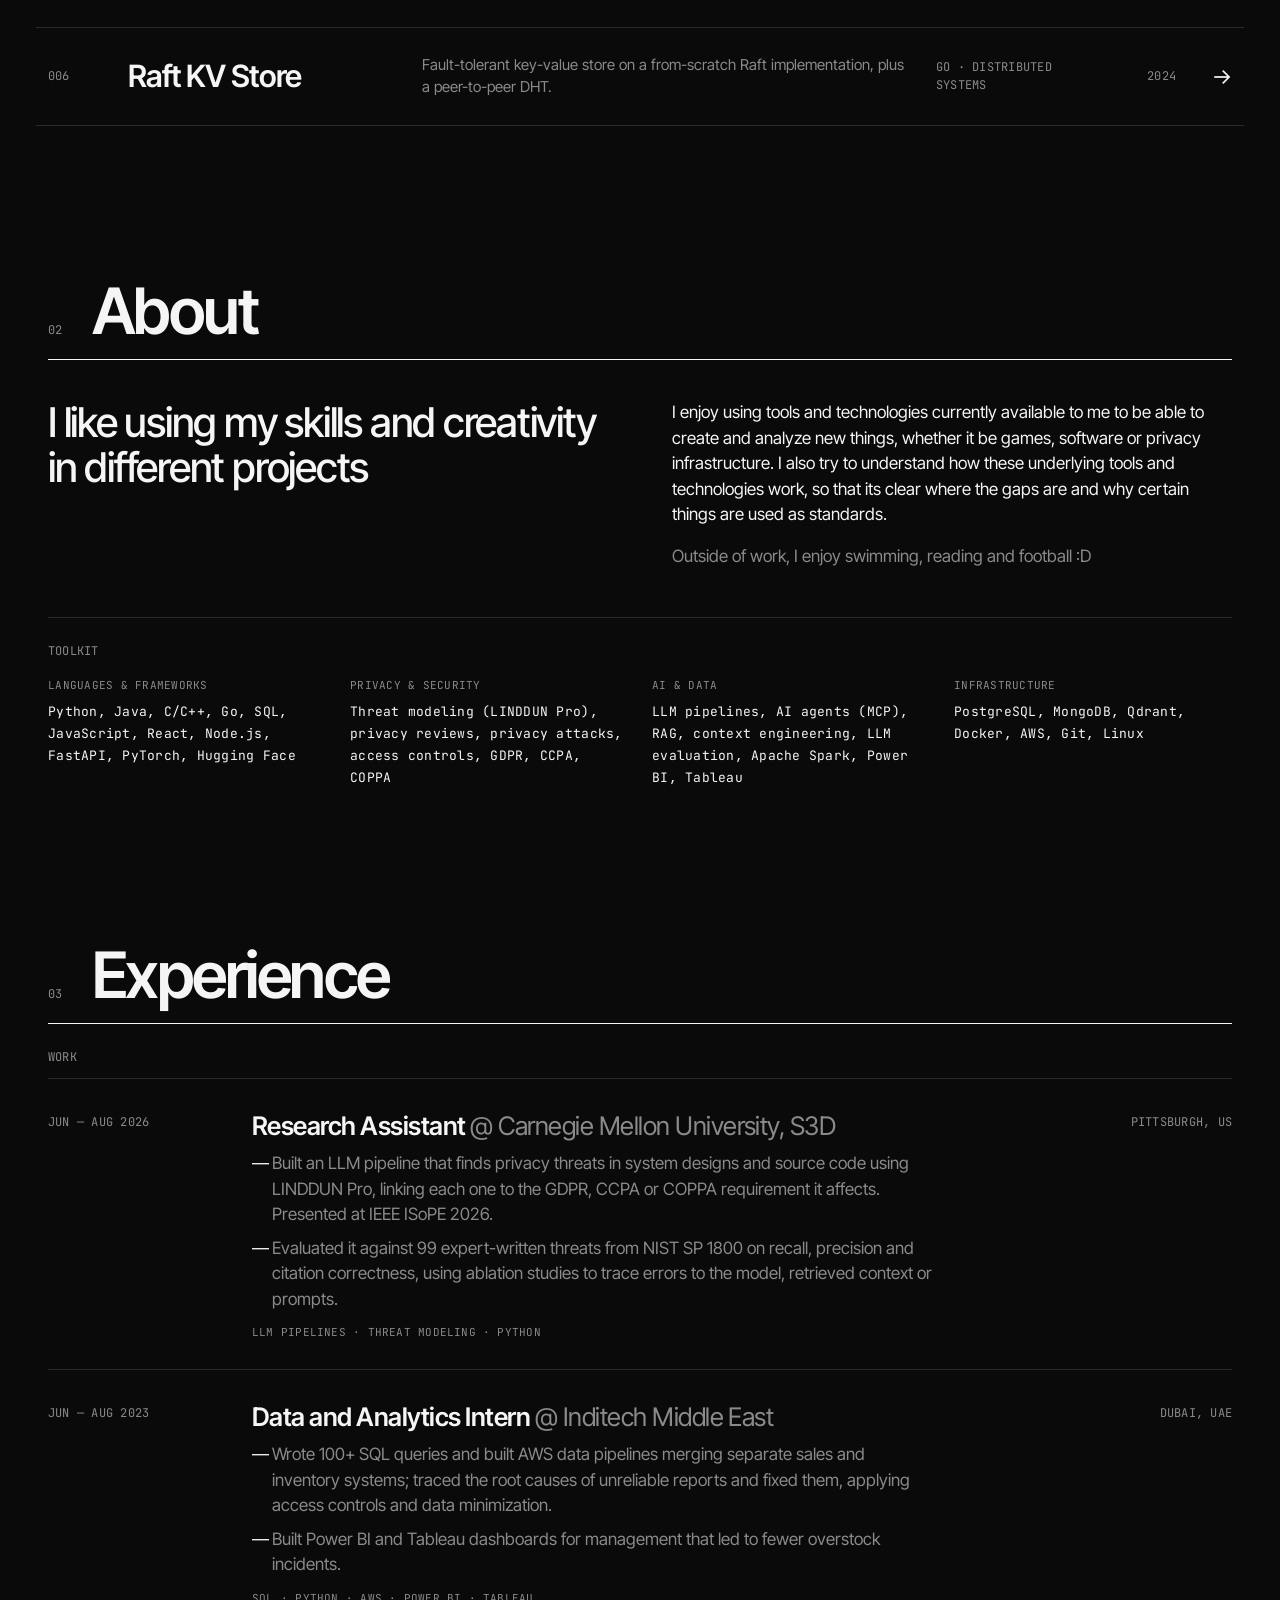
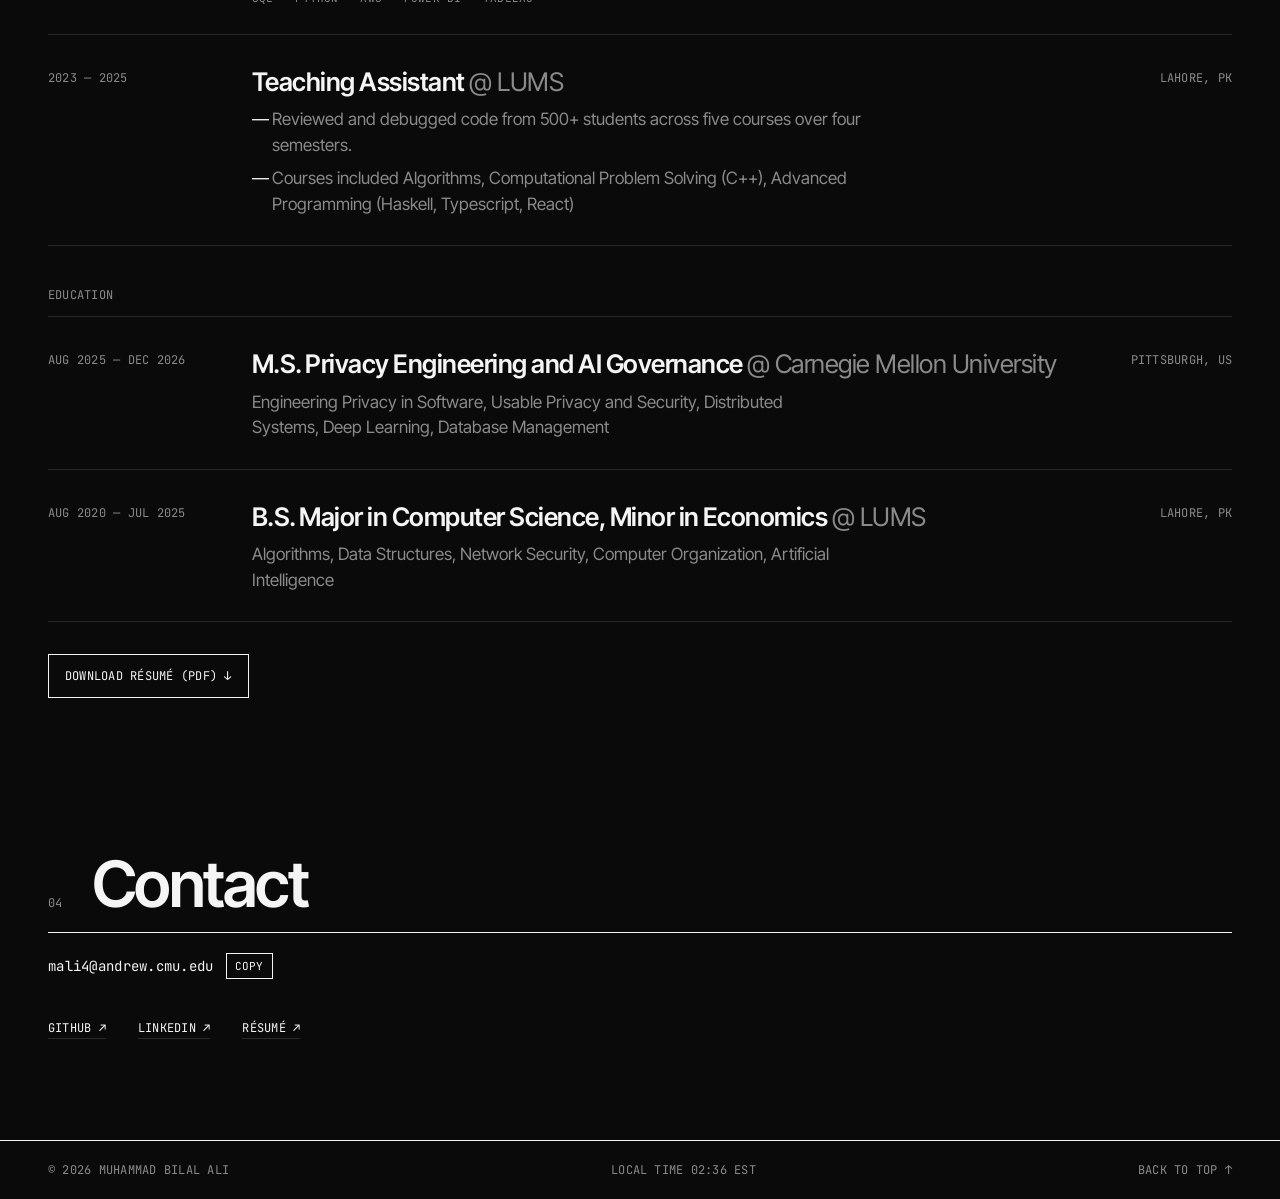
==== commit f69f9e11: "Reorder projects, dark theme default" ====
--- a/index.html
+++ b/index.html
@@ -5,8 +5,7 @@
   <meta name="viewport" content="width=device-width, initial-scale=1" />
   <title>Muhammad Bilal Ali — Portfolio</title>
   <meta name="description" content="Portfolio of Muhammad Bilal Ali." />
-  <meta name="theme-color" content="#ffffff" media="(prefers-color-scheme: light)" />
-  <meta name="theme-color" content="#0a0a0a" media="(prefers-color-scheme: dark)" />
+  <meta name="theme-color" content="#0a0a0a" />
   <link rel="icon" href="data:image/svg+xml,<svg xmlns='http://www.w3.org/2000/svg' viewBox='0 0 32 32'><rect width='32' height='32' fill='black'/><rect x='8' y='8' width='16' height='16' fill='white'/></svg>" />
 
   <link rel="preconnect" href="https://fonts.googleapis.com" />
@@ -75,7 +74,7 @@
         <!-- Each row links to its page in projects/. Copy a page there to add a new project. -->
         <li>
           <a class="work-row reveal" href="projects/easydine.html">
-            <span class="w-idx mono">003</span>
+            <span class="w-idx mono">001</span>
             <span class="w-title">Easy Dine</span>
             <span class="w-desc">Mobile app for recipes, weekly meal plans and grocery lists with real price estimates.</span>
             <span class="w-tags mono">iOS · Android</span>
@@ -85,7 +84,7 @@
         </li>
         <li>
           <a class="work-row reveal" href="projects/second-brain.html">
-            <span class="w-idx mono">001</span>
+            <span class="w-idx mono">002</span>
             <span class="w-title">Second Brain</span>
             <span class="w-desc">Personal RAG knowledge base: chat with your PDFs, notes and videos, also available to Claude over MCP.</span>
             <span class="w-tags mono">Python · RAG · MCP</span>
@@ -95,7 +94,7 @@
         </li>
         <li>
           <a class="work-row reveal" href="projects/marquee.html">
-            <span class="w-idx mono">002</span>
+            <span class="w-idx mono">003</span>
             <span class="w-title">MARQUEE</span>
             <span class="w-desc">Predicts a film's worldwide box office from data it scrapes itself, with no API keys.</span>
             <span class="w-tags mono">Python · ML</span>
--- a/style.css
+++ b/style.css
@@ -2,38 +2,29 @@
    Theme tokens — pure black & white, with one grey for meta.
    ========================================================= */
 :root {
+  /* Dark is the default theme */
+  --bg: #0a0a0a;
+  --fg: #f5f5f5;
+  --muted: #8a8a8a;
+  --line: #f5f5f5;
+  --line-soft: #2a2a2a;
+
+  --sans: "Inter Tight", "Helvetica Neue", Helvetica, Arial, sans-serif;
+  --mono: "JetBrains Mono", ui-monospace, SFMono-Regular, Menlo, Consolas, monospace;
+
+  --gutter: clamp(16px, 4vw, 48px);
+  --max: 1440px;
+  color-scheme: dark;
+}
+
+/* Light theme, via the Invert button */
+:root[data-theme="light"] {
   --bg: #ffffff;
   --fg: #0a0a0a;
   --muted: #6e6e6e;
   --line: #0a0a0a;
   --line-soft: #d9d9d9;
-
-  --sans: "Inter Tight", "Helvetica Neue", Helvetica, Arial, sans-serif;
-  --mono: "JetBrains Mono", ui-monospace, SFMono-Regular, Menlo, Consolas, monospace;
-
-  --gutter: clamp(16px, 4vw, 48px);
-  --max: 1440px;
   color-scheme: light;
-}
-
-@media (prefers-color-scheme: dark) {
-  :root:not([data-theme="light"]) {
-    --bg: #0a0a0a;
-    --fg: #f5f5f5;
-    --muted: #8a8a8a;
-    --line: #f5f5f5;
-    --line-soft: #2a2a2a;
-    color-scheme: dark;
-  }
-}
-
-:root[data-theme="dark"] {
-  --bg: #0a0a0a;
-  --fg: #f5f5f5;
-  --muted: #8a8a8a;
-  --line: #f5f5f5;
-  --line-soft: #2a2a2a;
-  color-scheme: dark;
 }
 
 /* =========================================================
@@ -569,6 +560,19 @@
 .media-empty .media-frame b { color: var(--fg); font-weight: 500; }
 
 .p-cover { margin-top: 8px; }
+
+/* Portrait media: centered, capped to the viewport instead of stretching full width */
+.media-portrait .media-frame { display: flex; justify-content: center; }
+.media-portrait .media-frame img,
+.media-portrait .media-frame video { width: auto; max-width: 100%; max-height: min(65vh, 600px); }
+.p-cover.media-portrait .media-frame {
+  padding: clamp(16px, 3vw, 40px) 0;
+  border-top: 1px solid var(--line);
+  border-bottom: 1px solid var(--line);
+  background: repeating-linear-gradient(-45deg, transparent 0 12px, var(--line-soft) 12px 13px);
+}
+.gallery-phone .media-portrait .media-frame img,
+.gallery-phone .media-portrait .media-frame video { width: 100%; max-height: none; }
 .gallery { display: grid; grid-template-columns: repeat(2, minmax(0, 1fr)); gap: 40px 24px; }
 .gallery-phone { grid-template-columns: repeat(4, minmax(0, 1fr)); }
 .gallery-phone .media:not(.media-ready) .media-frame { aspect-ratio: 9 / 19.5; }
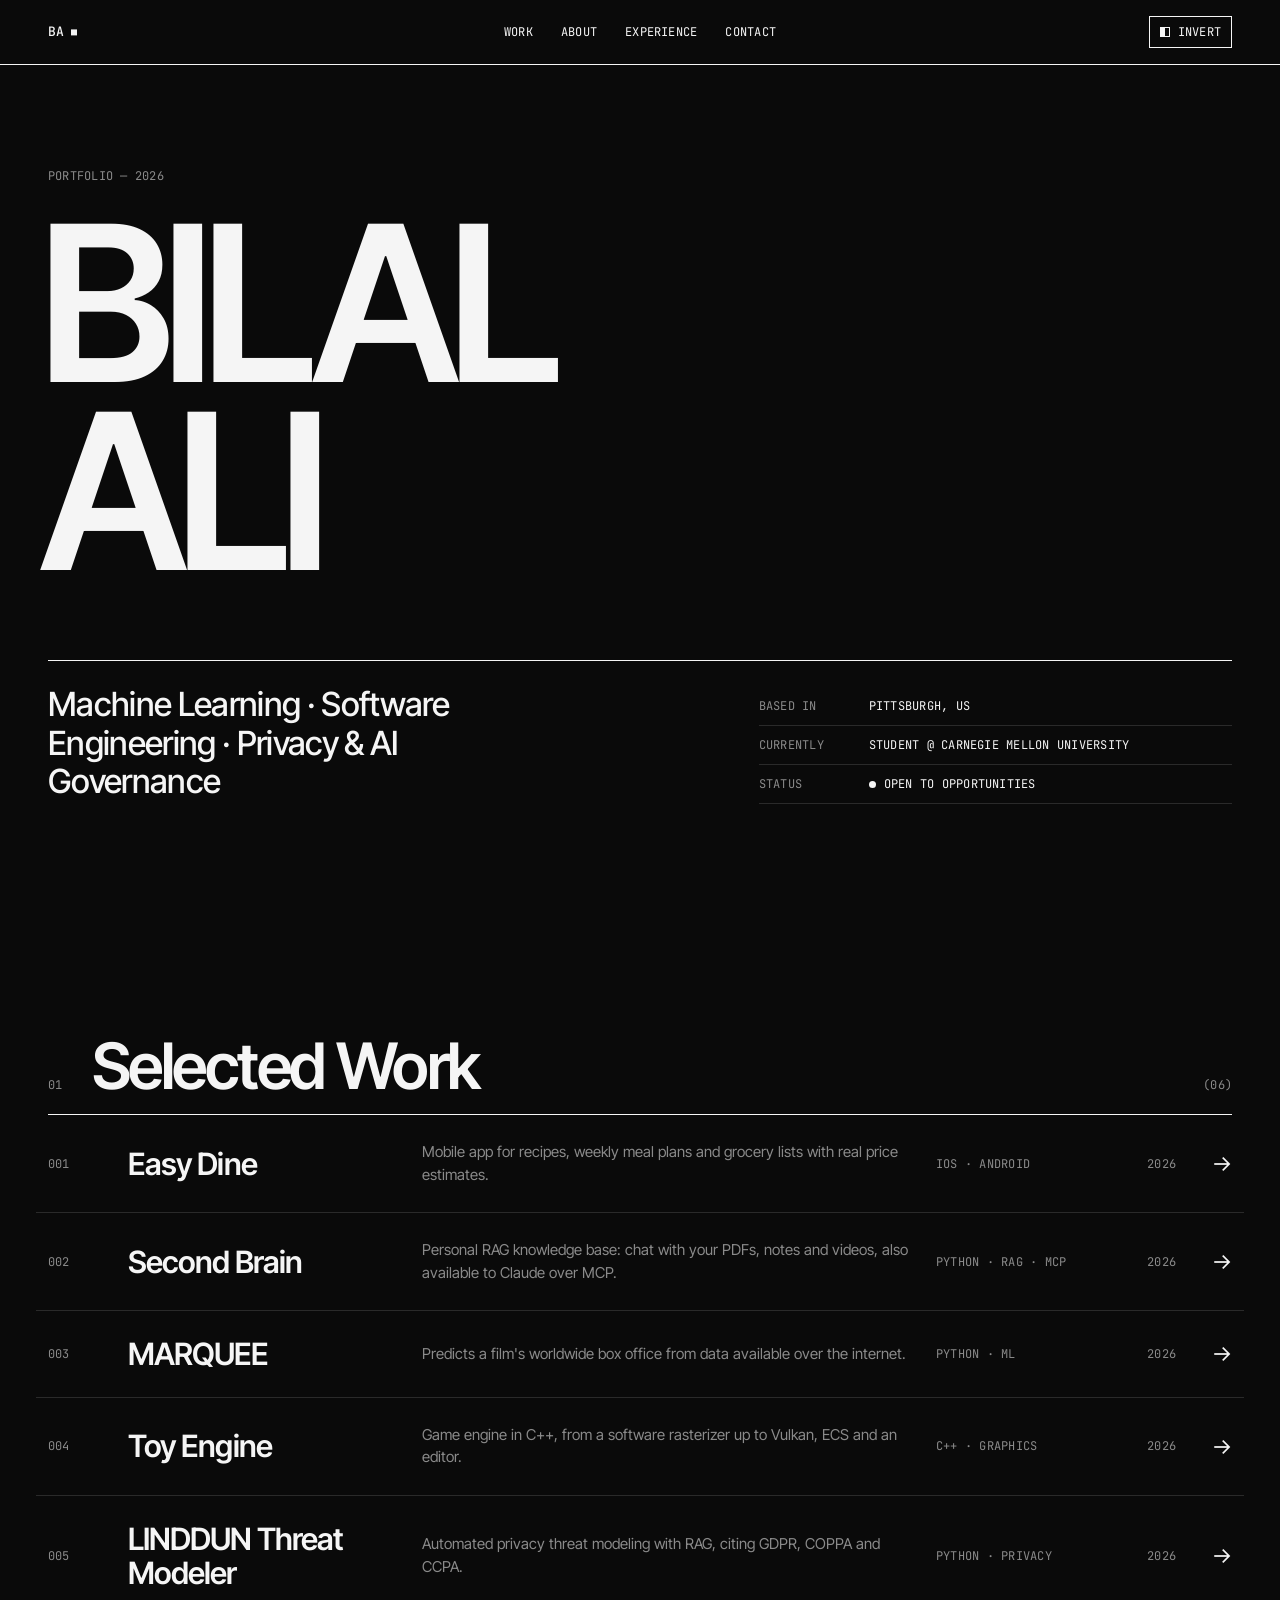
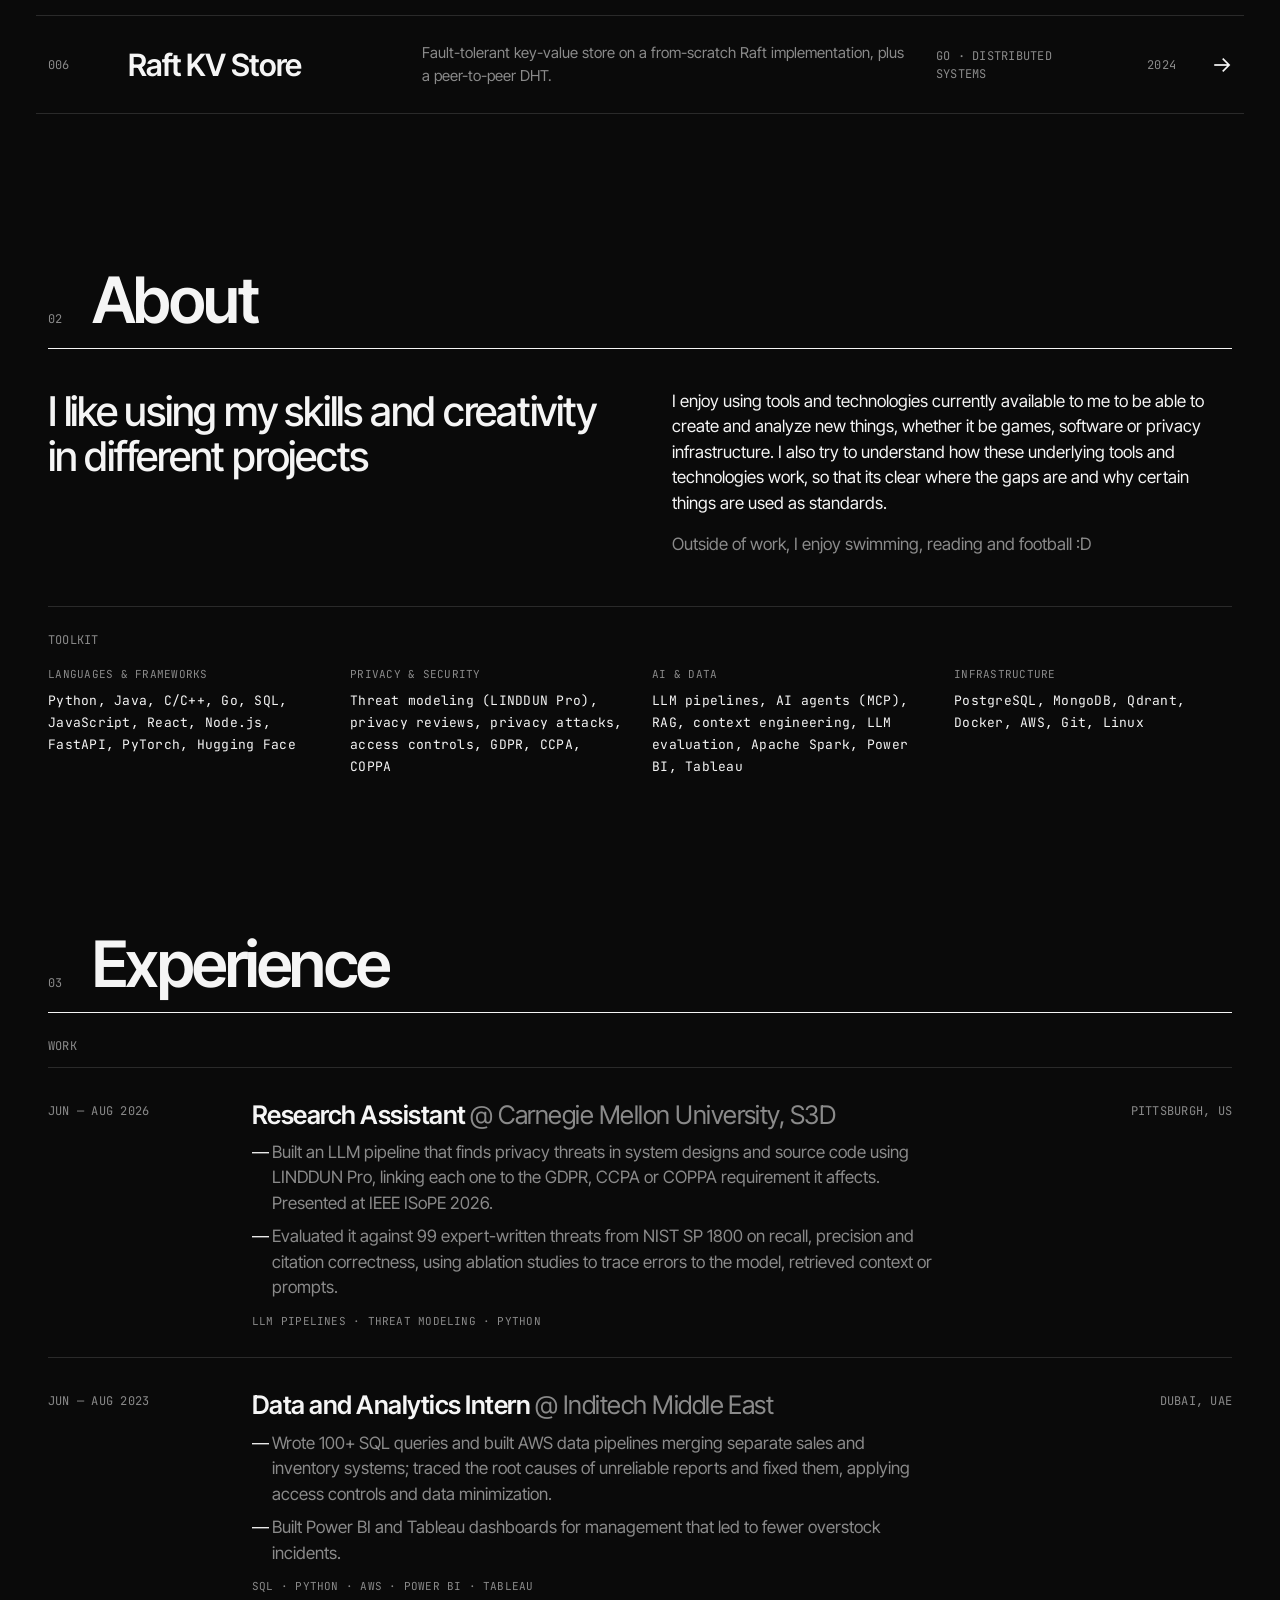
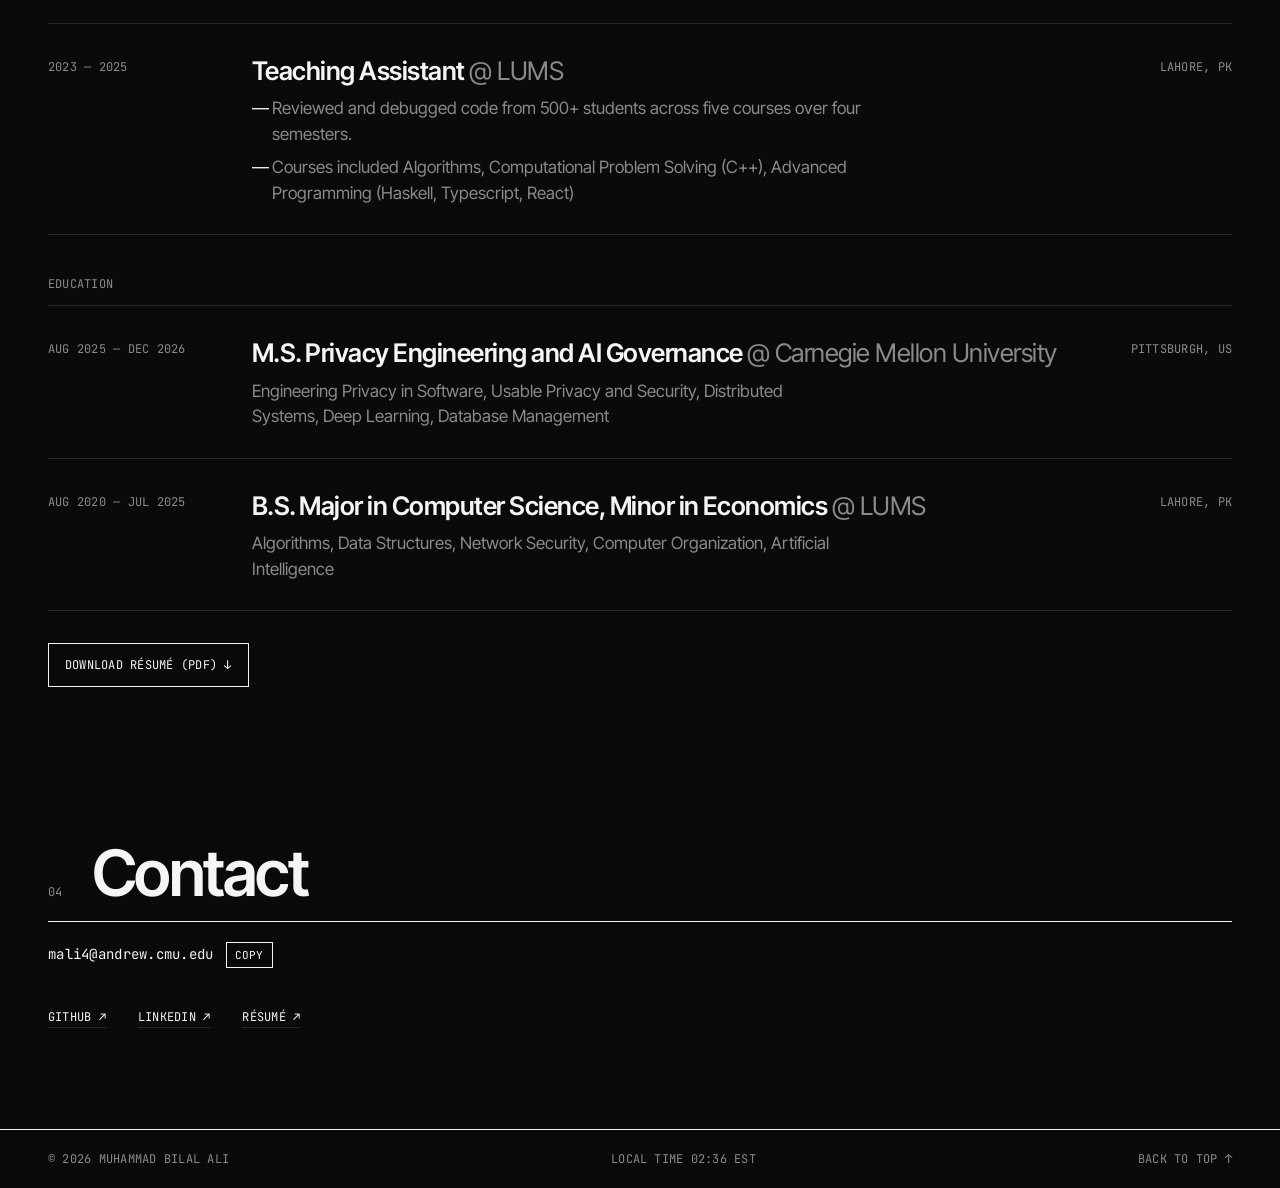
==== commit 82f13634: "Update description of MARQUEE project" ====
--- a/index.html
+++ b/index.html
@@ -96,7 +96,7 @@
           <a class="work-row reveal" href="projects/marquee.html">
             <span class="w-idx mono">003</span>
             <span class="w-title">MARQUEE</span>
-            <span class="w-desc">Predicts a film's worldwide box office from data it scrapes itself, with no API keys.</span>
+            <span class="w-desc">Predicts a film's worldwide box office from data available over the internet.</span>
             <span class="w-tags mono">Python · ML</span>
             <span class="w-year mono">2026</span>
             <span class="w-arrow" aria-hidden="true">→</span>
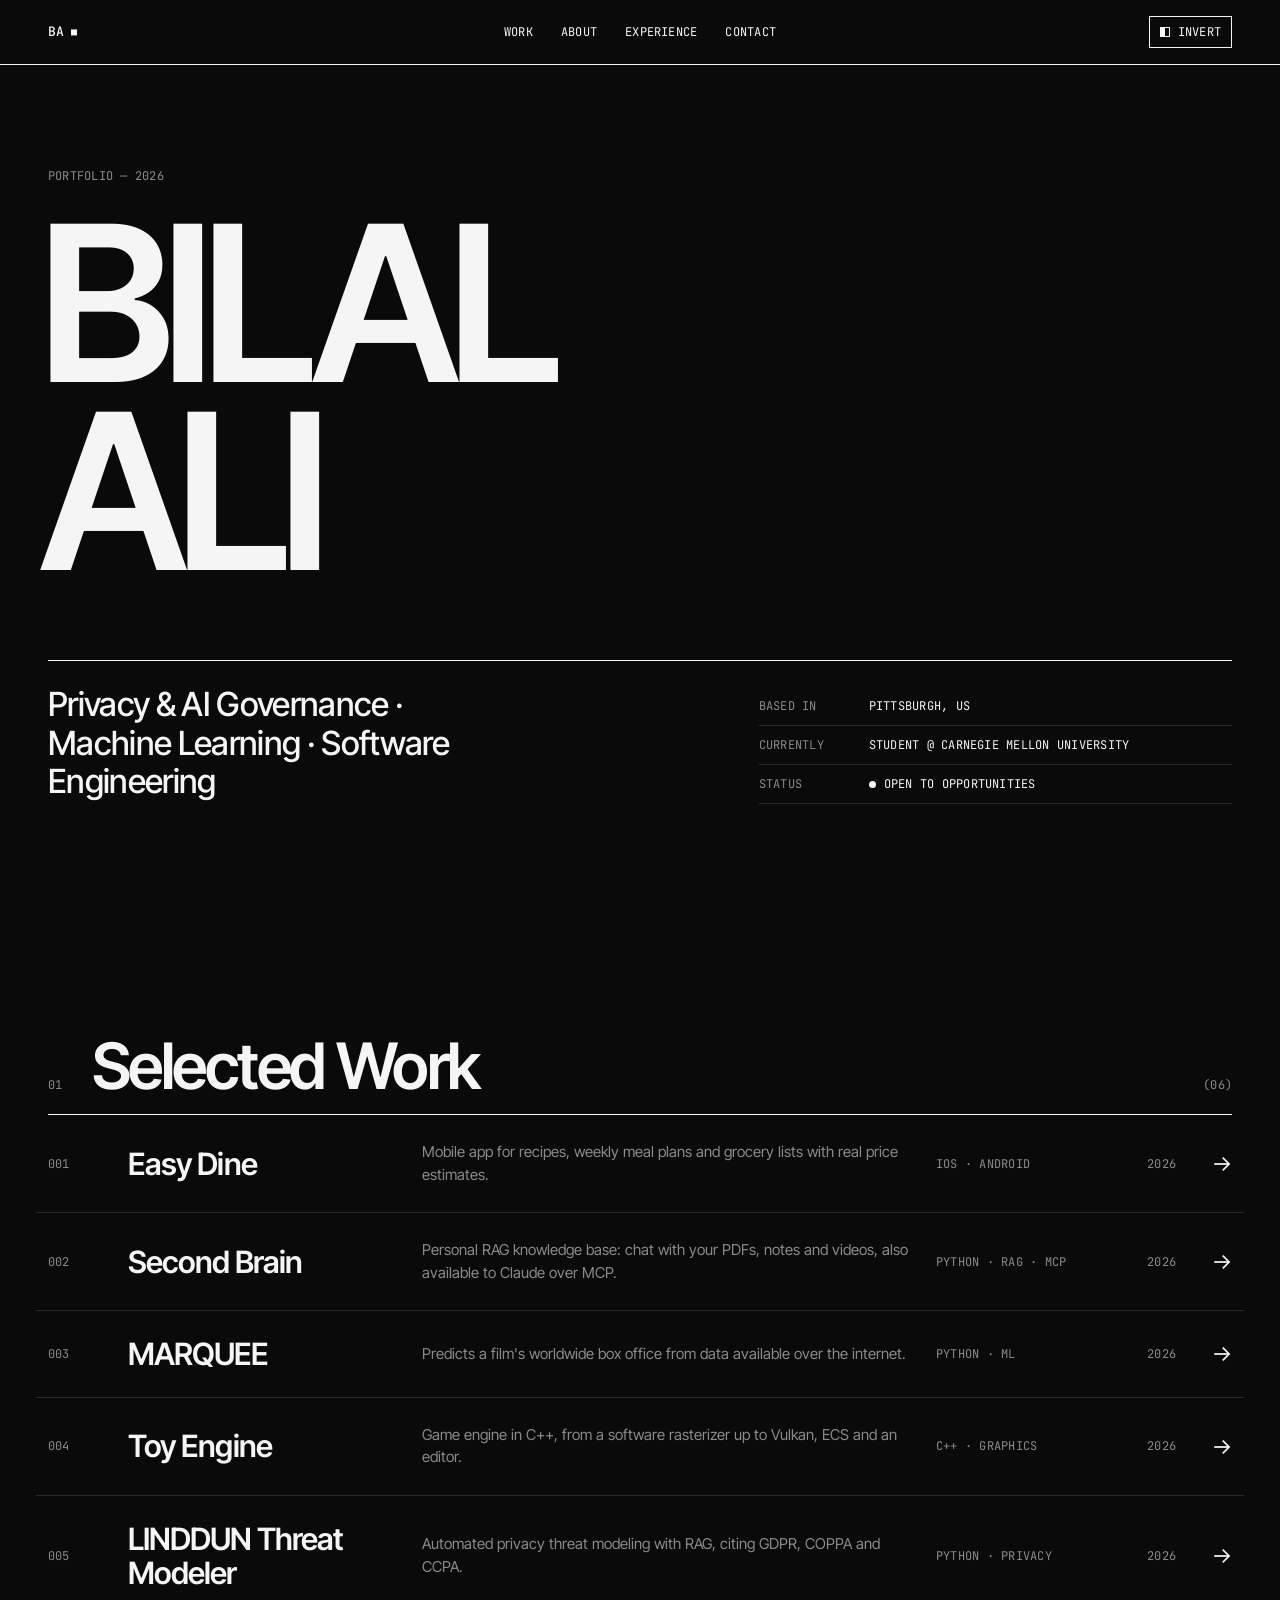
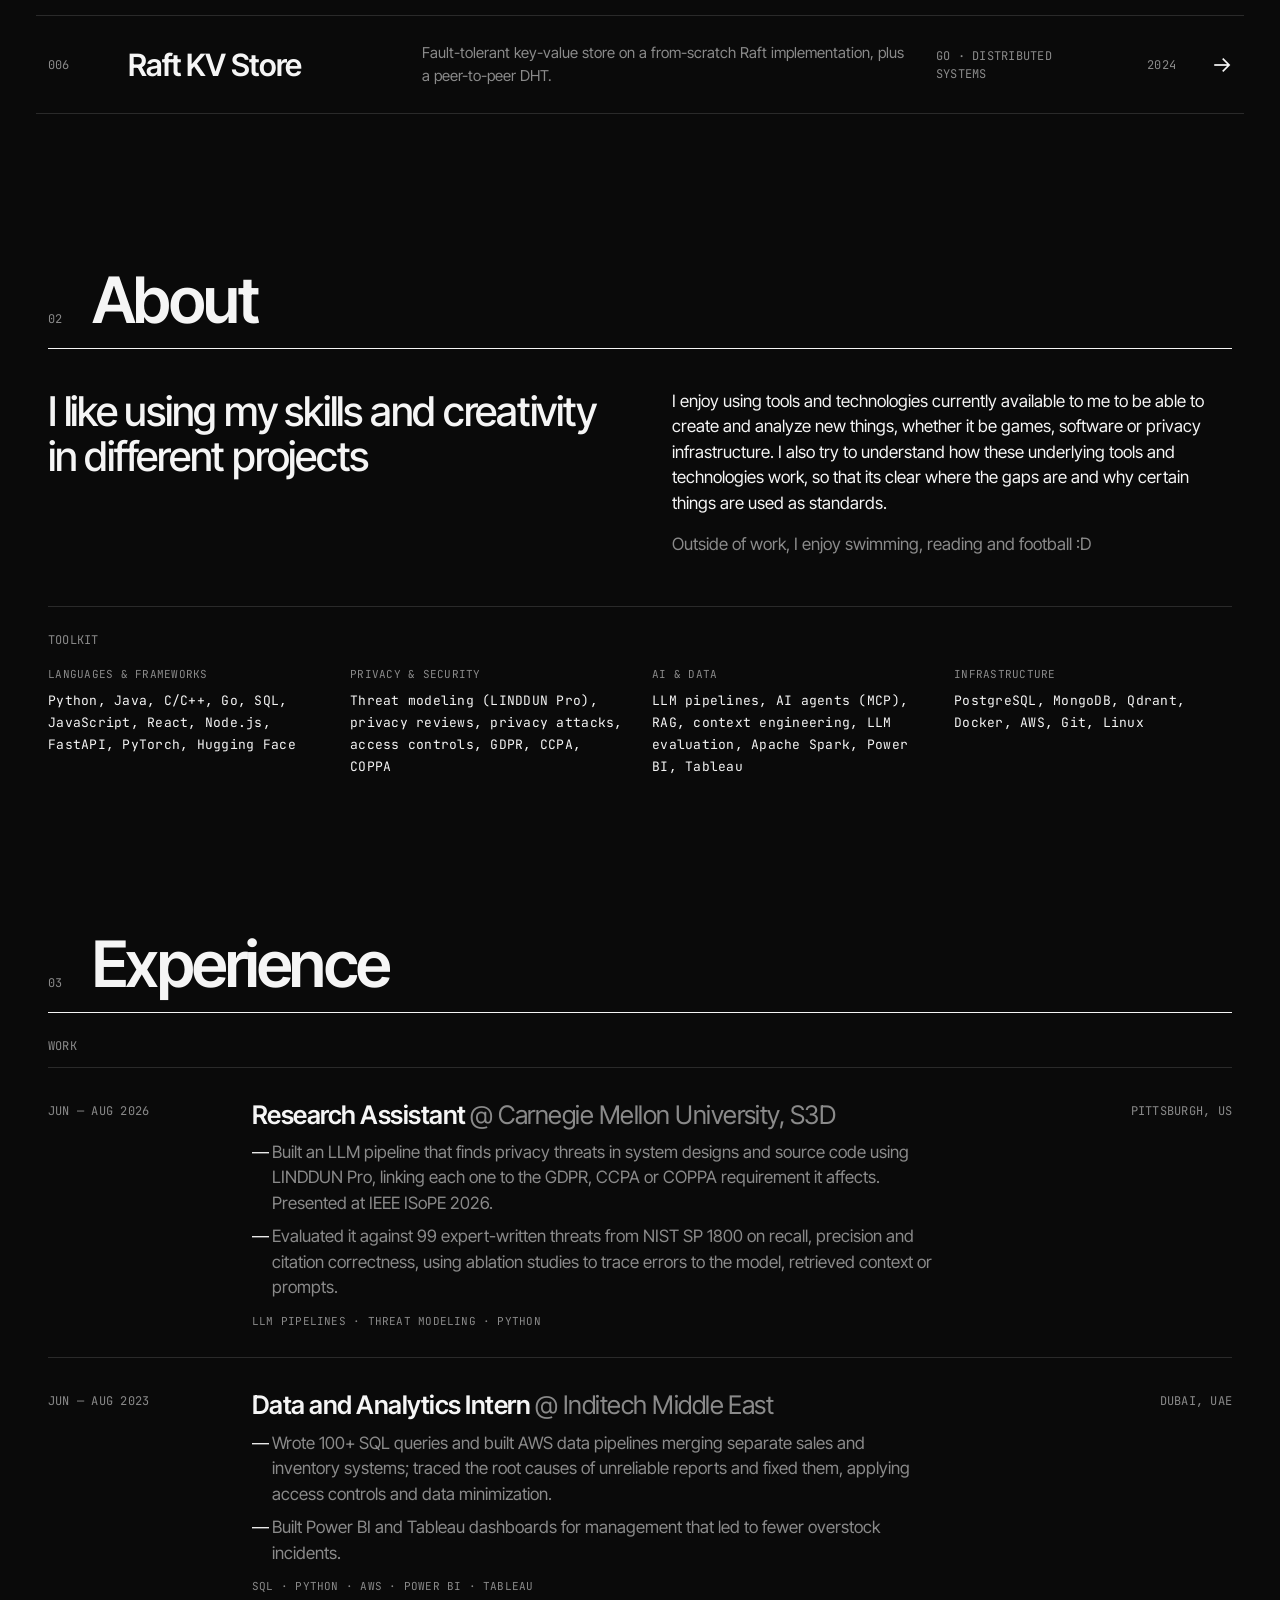
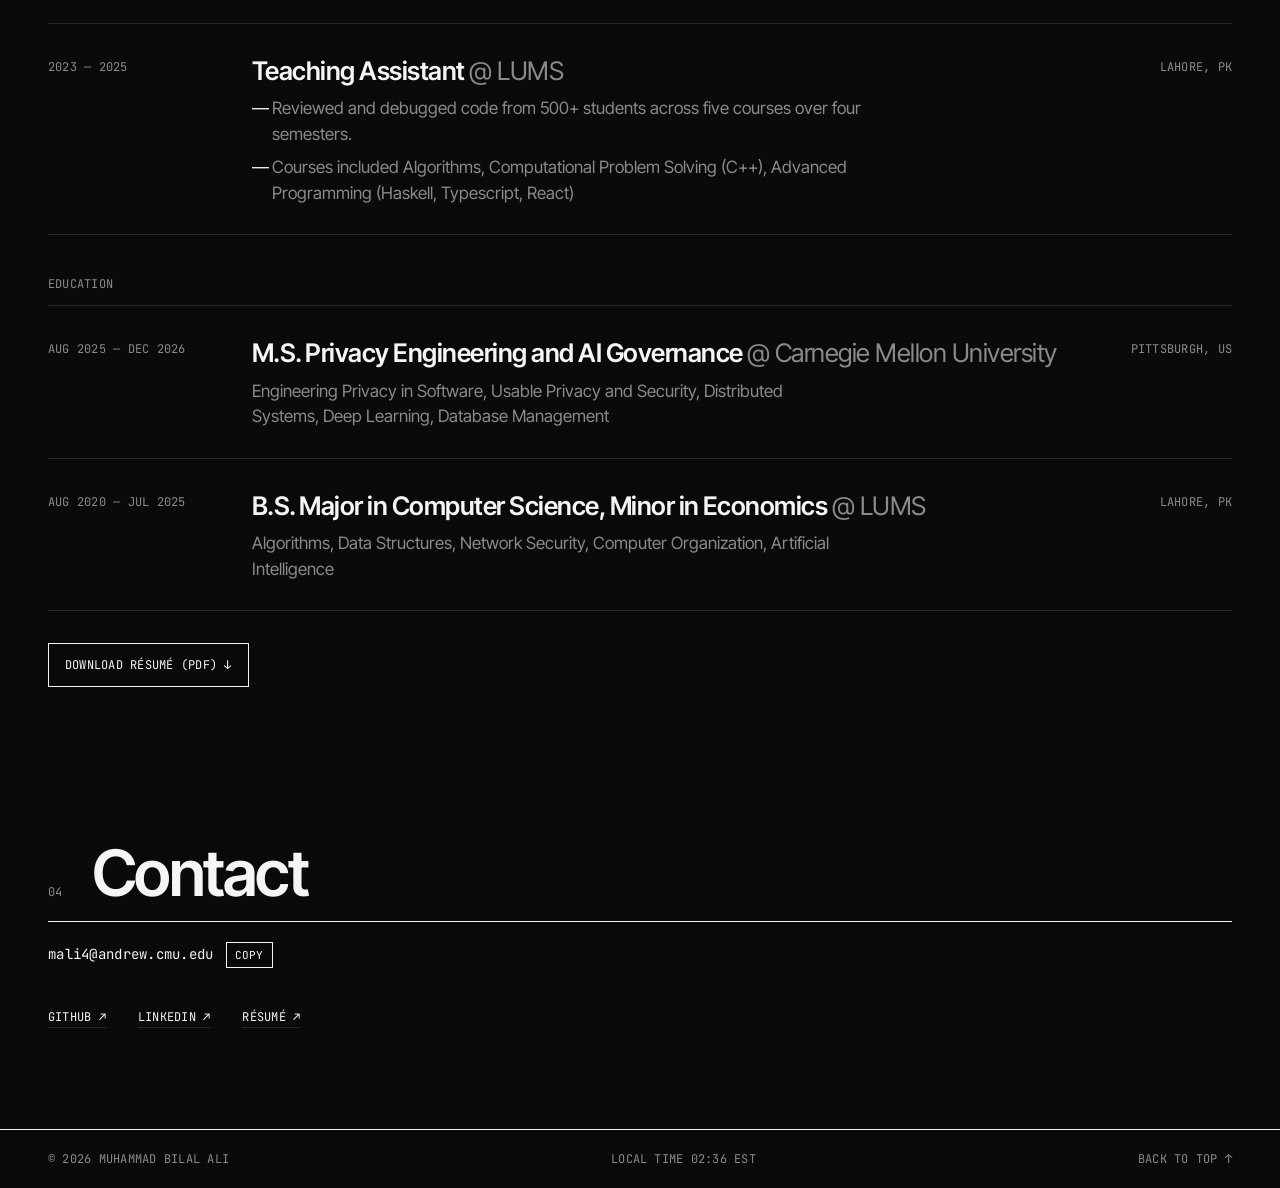
==== commit dcef41f4: "Refactor hero statement in index.html Removed duplicate mention of 'Privacy & AI Governance' in the " ====
--- a/index.html
+++ b/index.html
@@ -50,9 +50,9 @@
 
       <div class="hero-grid">
         <p class="hero-statement">
+          Privacy & AI Governance ·
           Machine Learning ·
-          Software Engineering ·
-          Privacy & AI Governance
+          Software Engineering
         </p>
         <dl class="hero-meta mono">
           <div><dt>Based in</dt><dd>Pittsburgh, US</dd></div>
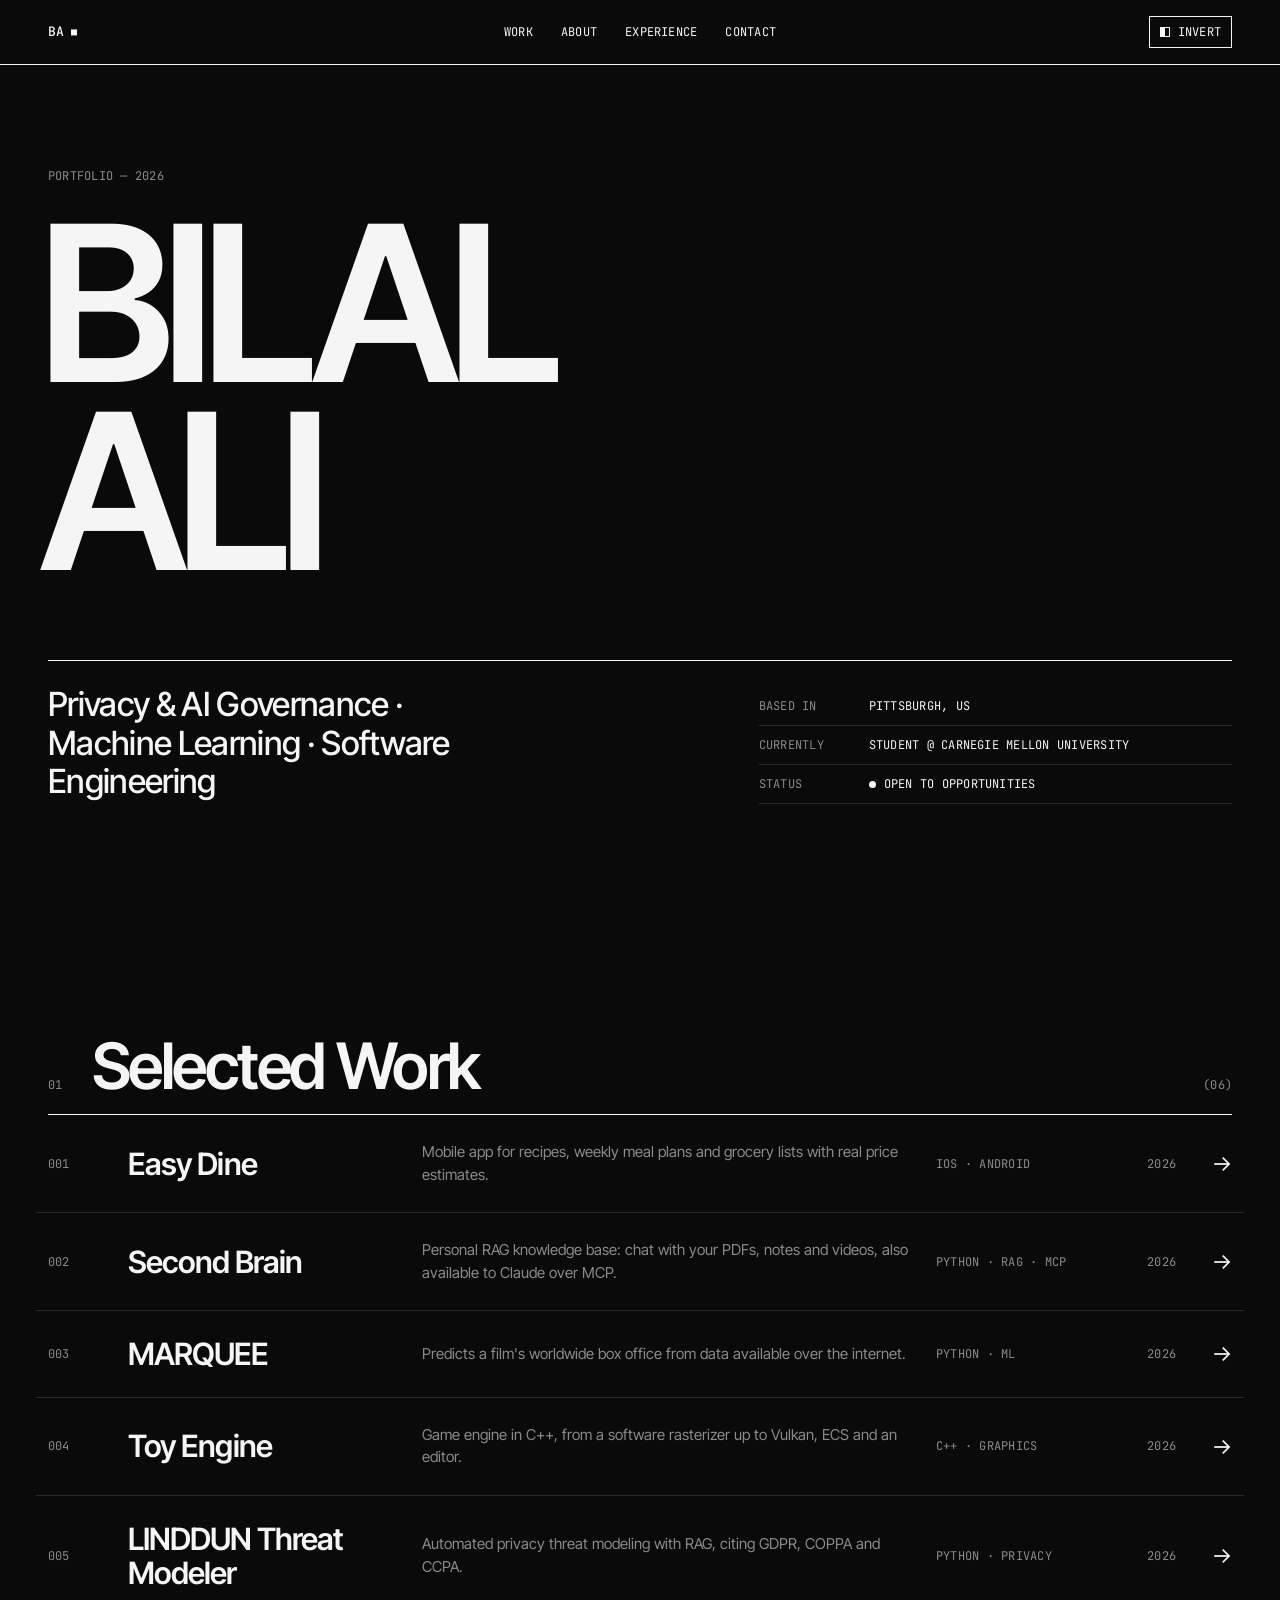
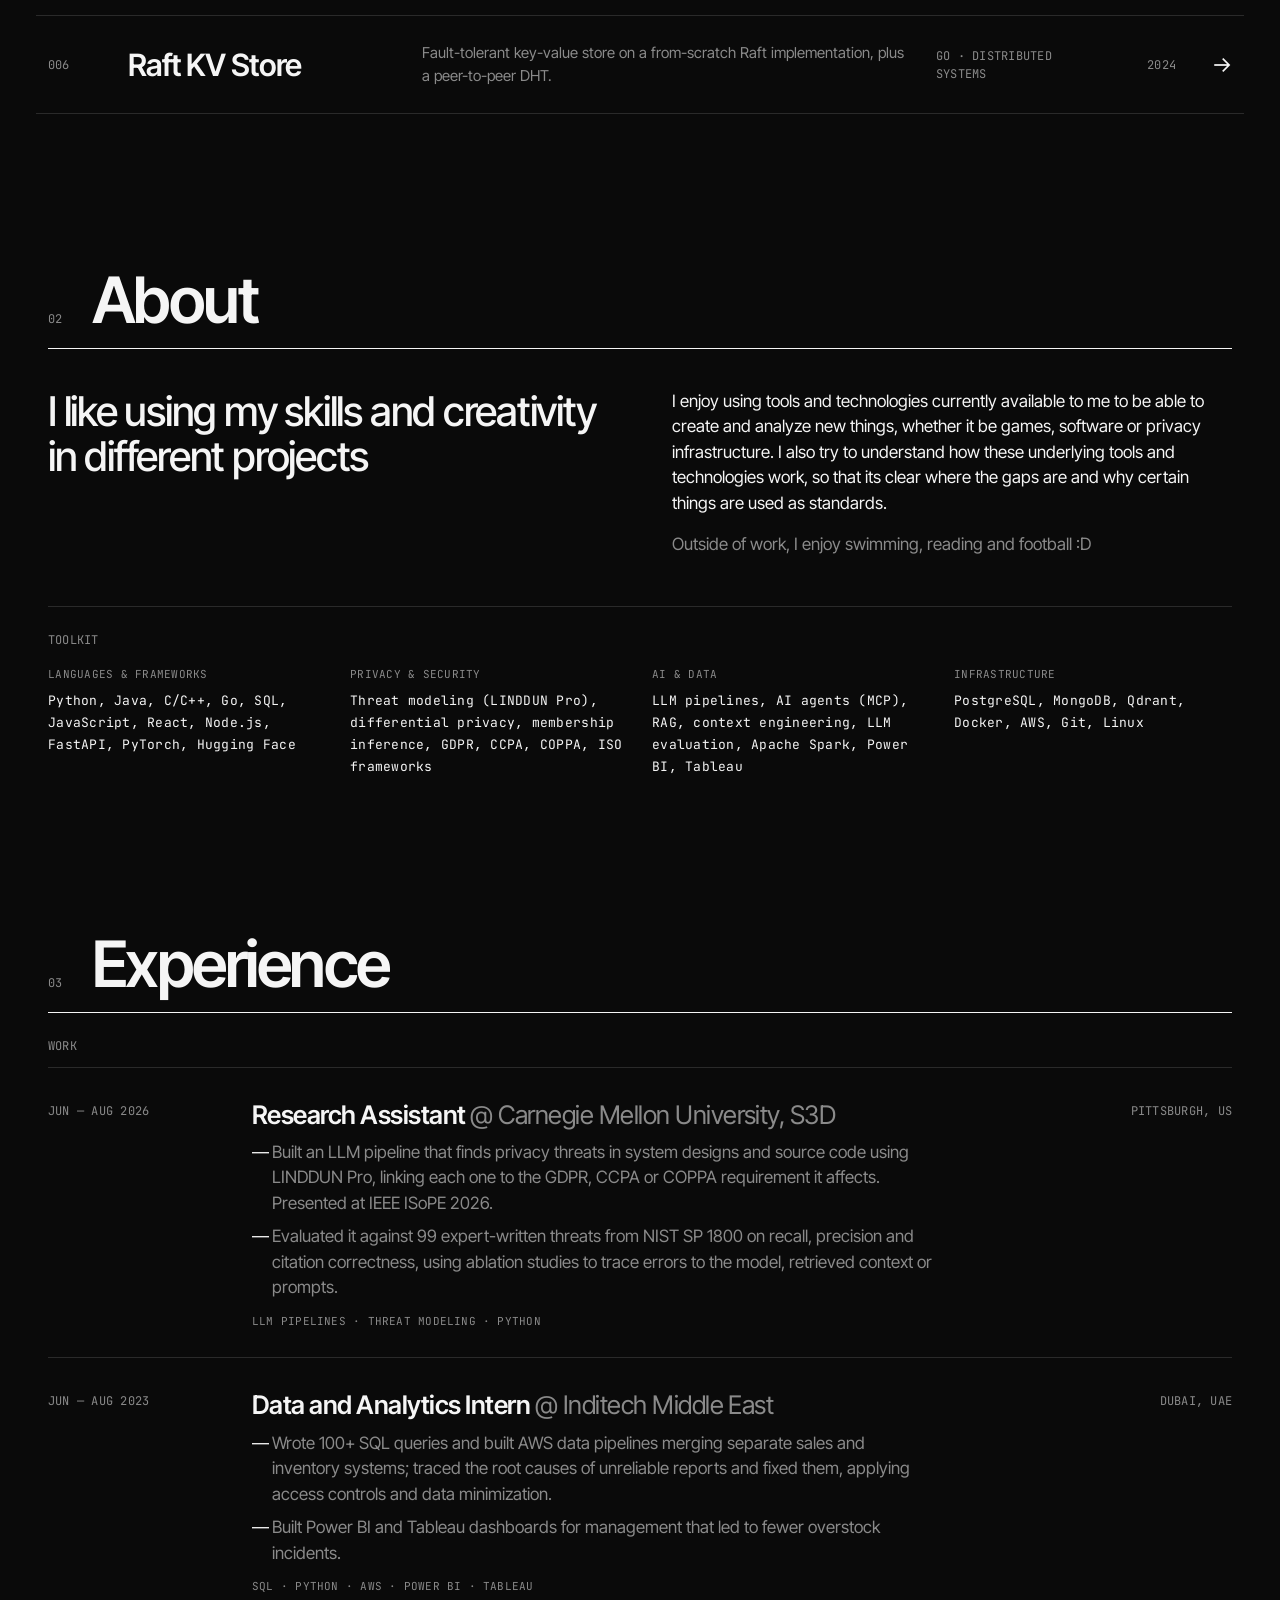
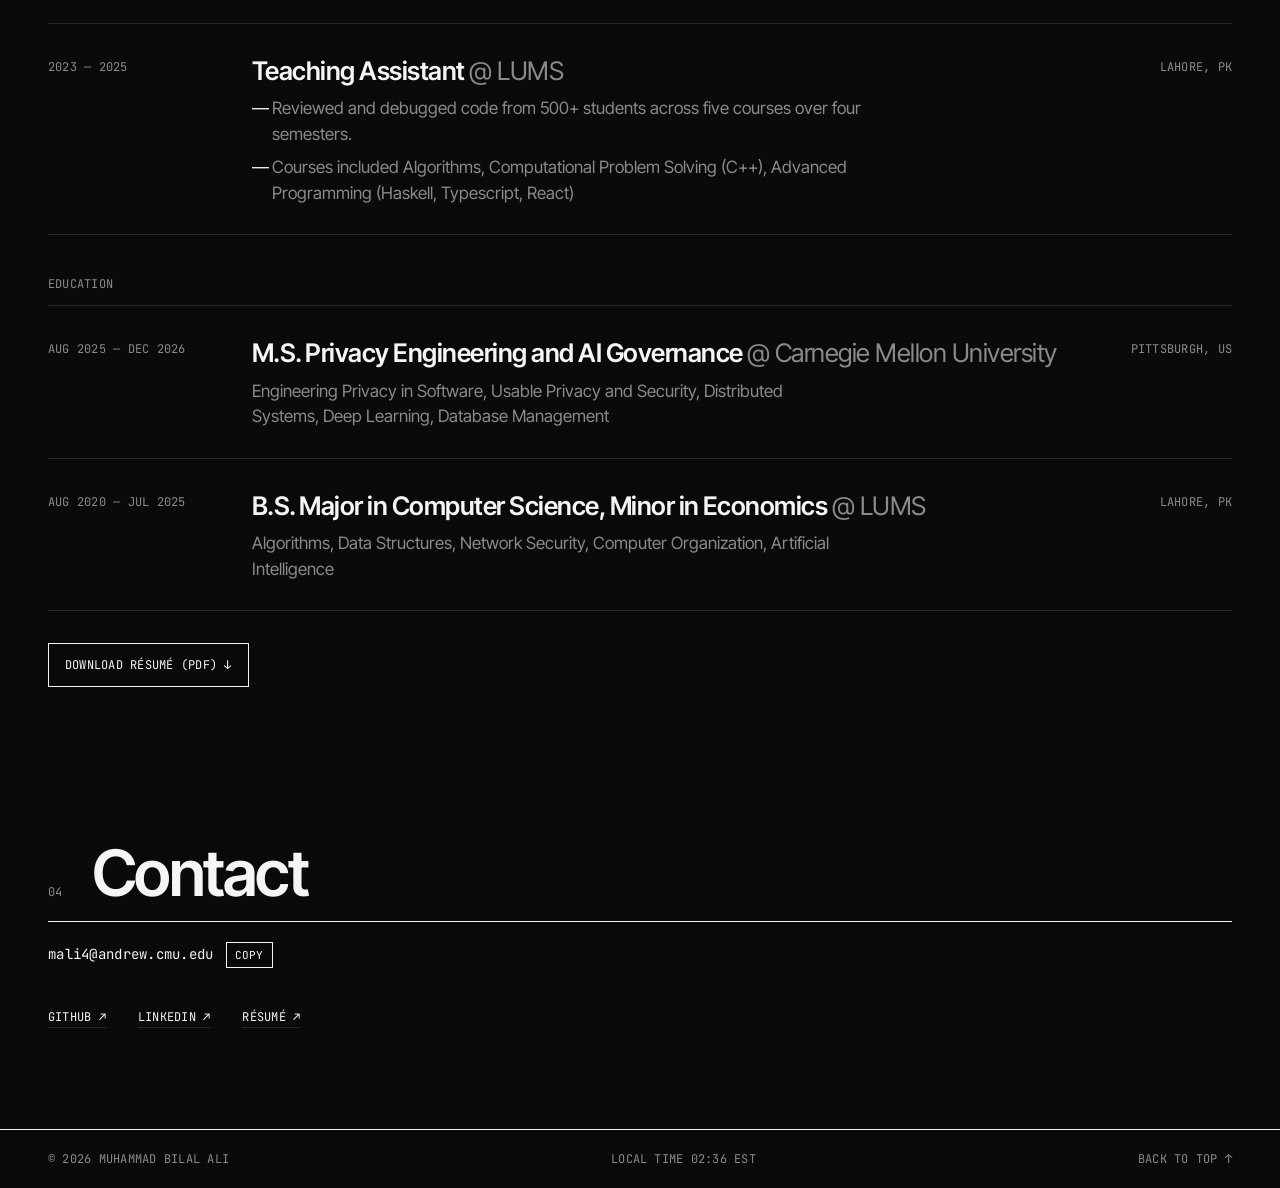
==== commit f358c05e: "Update privacy and security skills listed" ====
--- a/index.html
+++ b/index.html
@@ -160,7 +160,7 @@
           <h3 class="mono">Toolkit</h3>
           <ul class="skill-cols mono">
             <li><span>Languages &amp; Frameworks</span>Python, Java, C/C++, Go, SQL, JavaScript, React, Node.js, FastAPI, PyTorch, Hugging Face</li>
-            <li><span>Privacy &amp; Security</span>Threat modeling (LINDDUN Pro), privacy reviews, privacy attacks, access controls, GDPR, CCPA, COPPA</li>
+            <li><span>Privacy &amp; Security</span>Threat modeling (LINDDUN Pro), differential privacy, membership inference, GDPR, CCPA, COPPA, ISO frameworks</li>
             <li><span>AI &amp; Data</span>LLM pipelines, AI agents (MCP), RAG, context engineering, LLM evaluation, Apache Spark, Power BI, Tableau</li>
             <li><span>Infrastructure</span>PostgreSQL, MongoDB, Qdrant, Docker, AWS, Git, Linux</li>
           </ul>
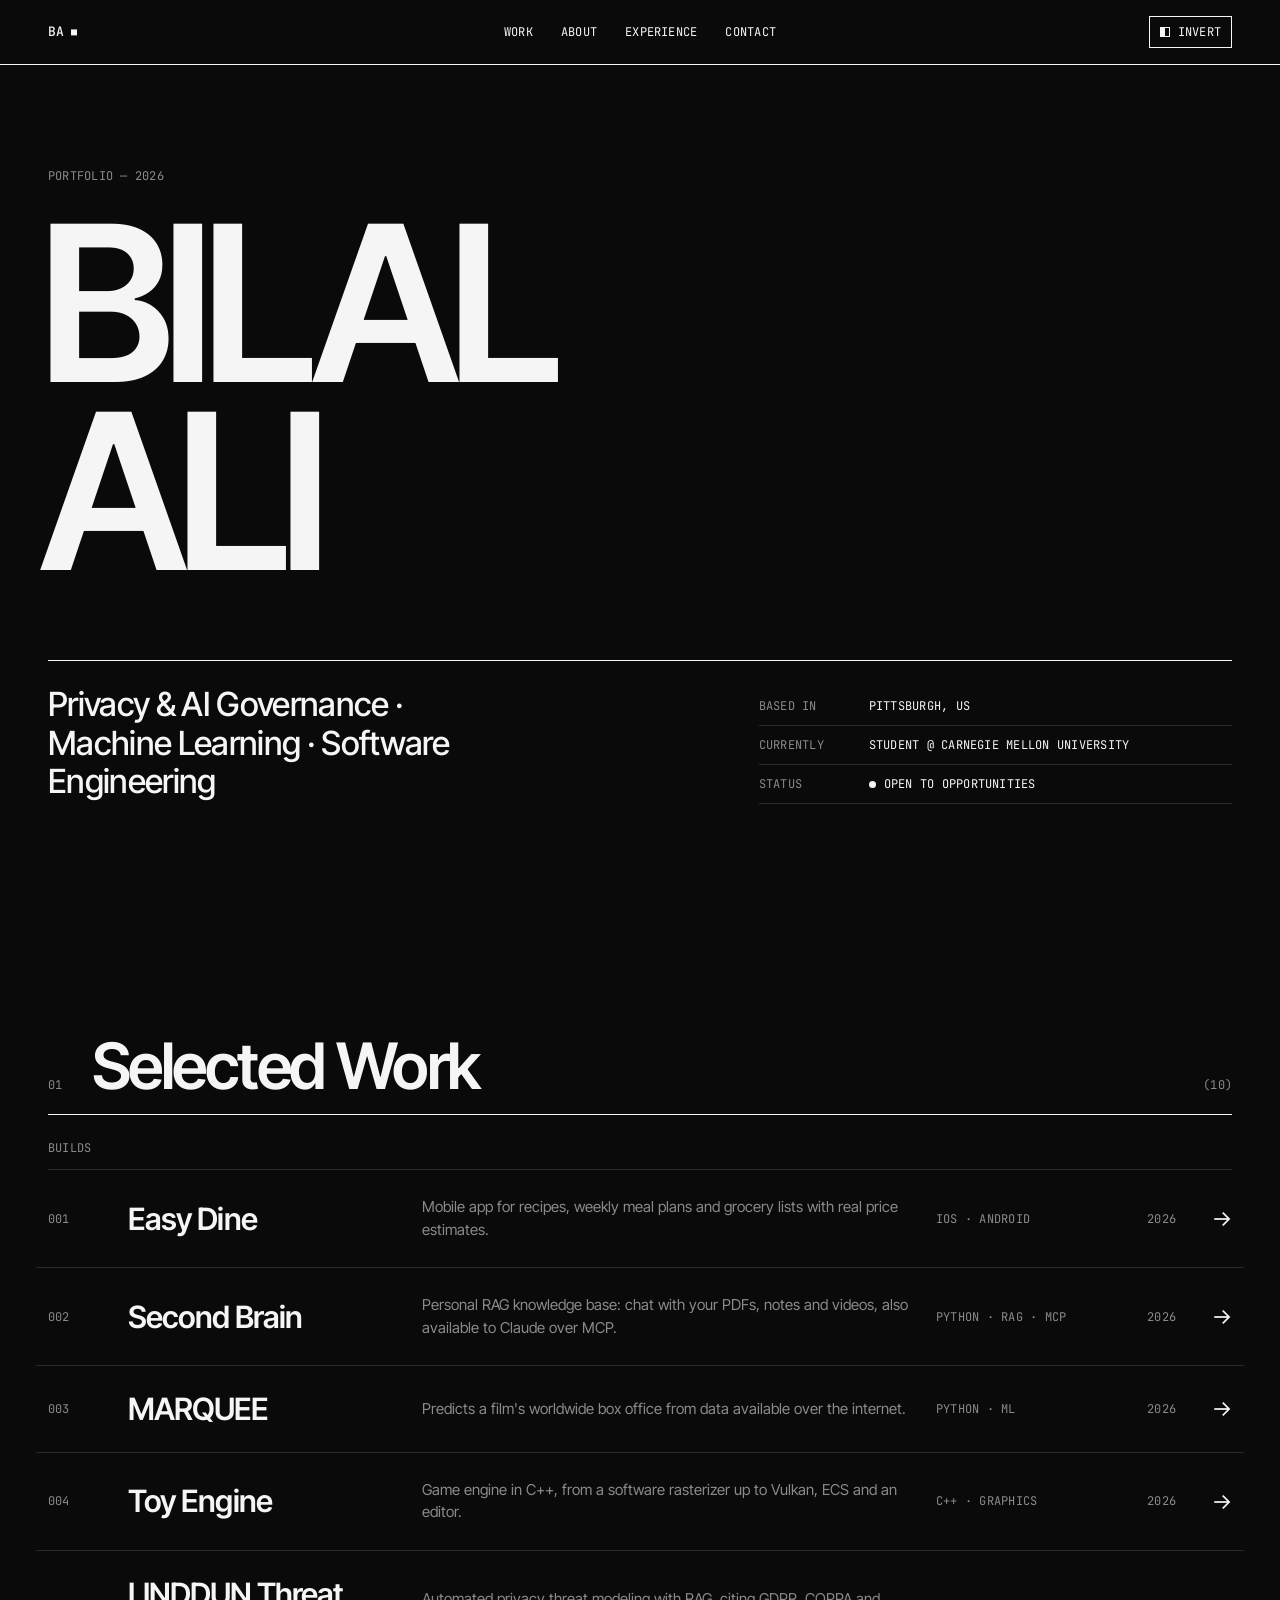
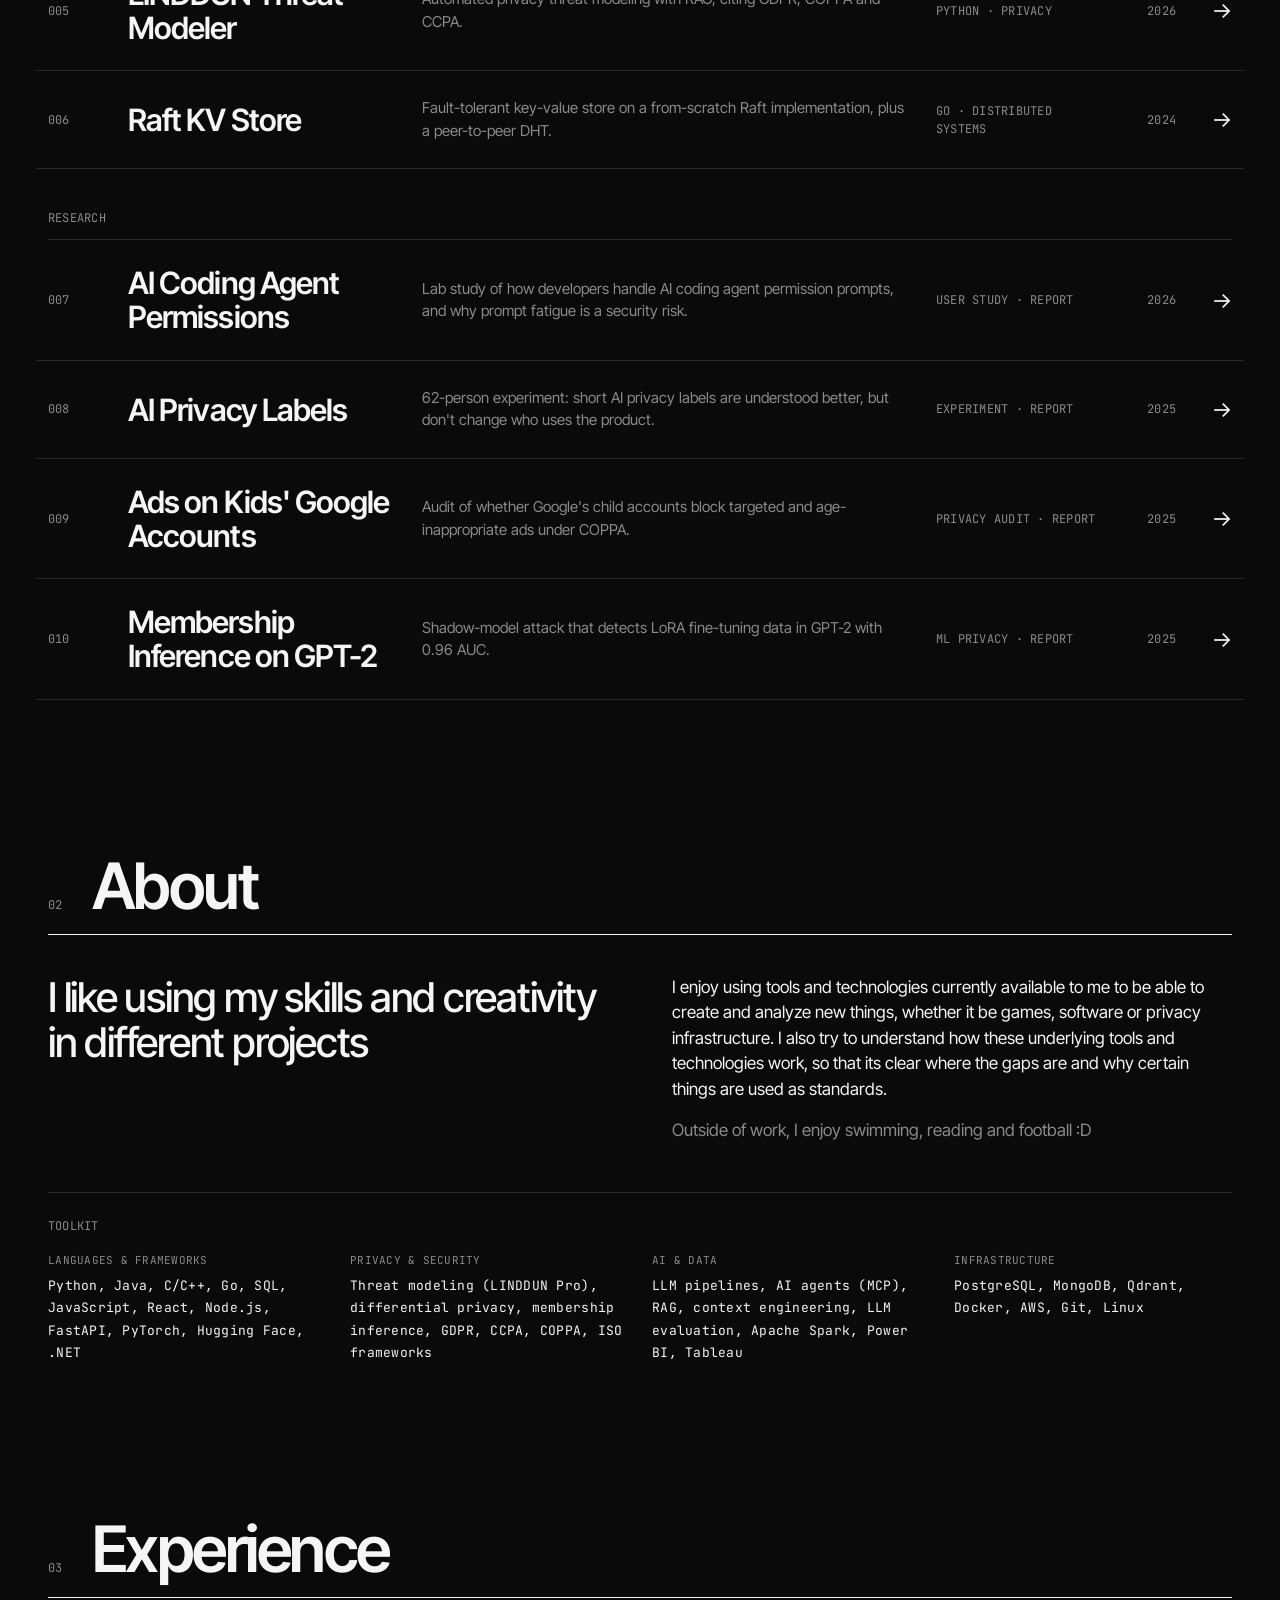
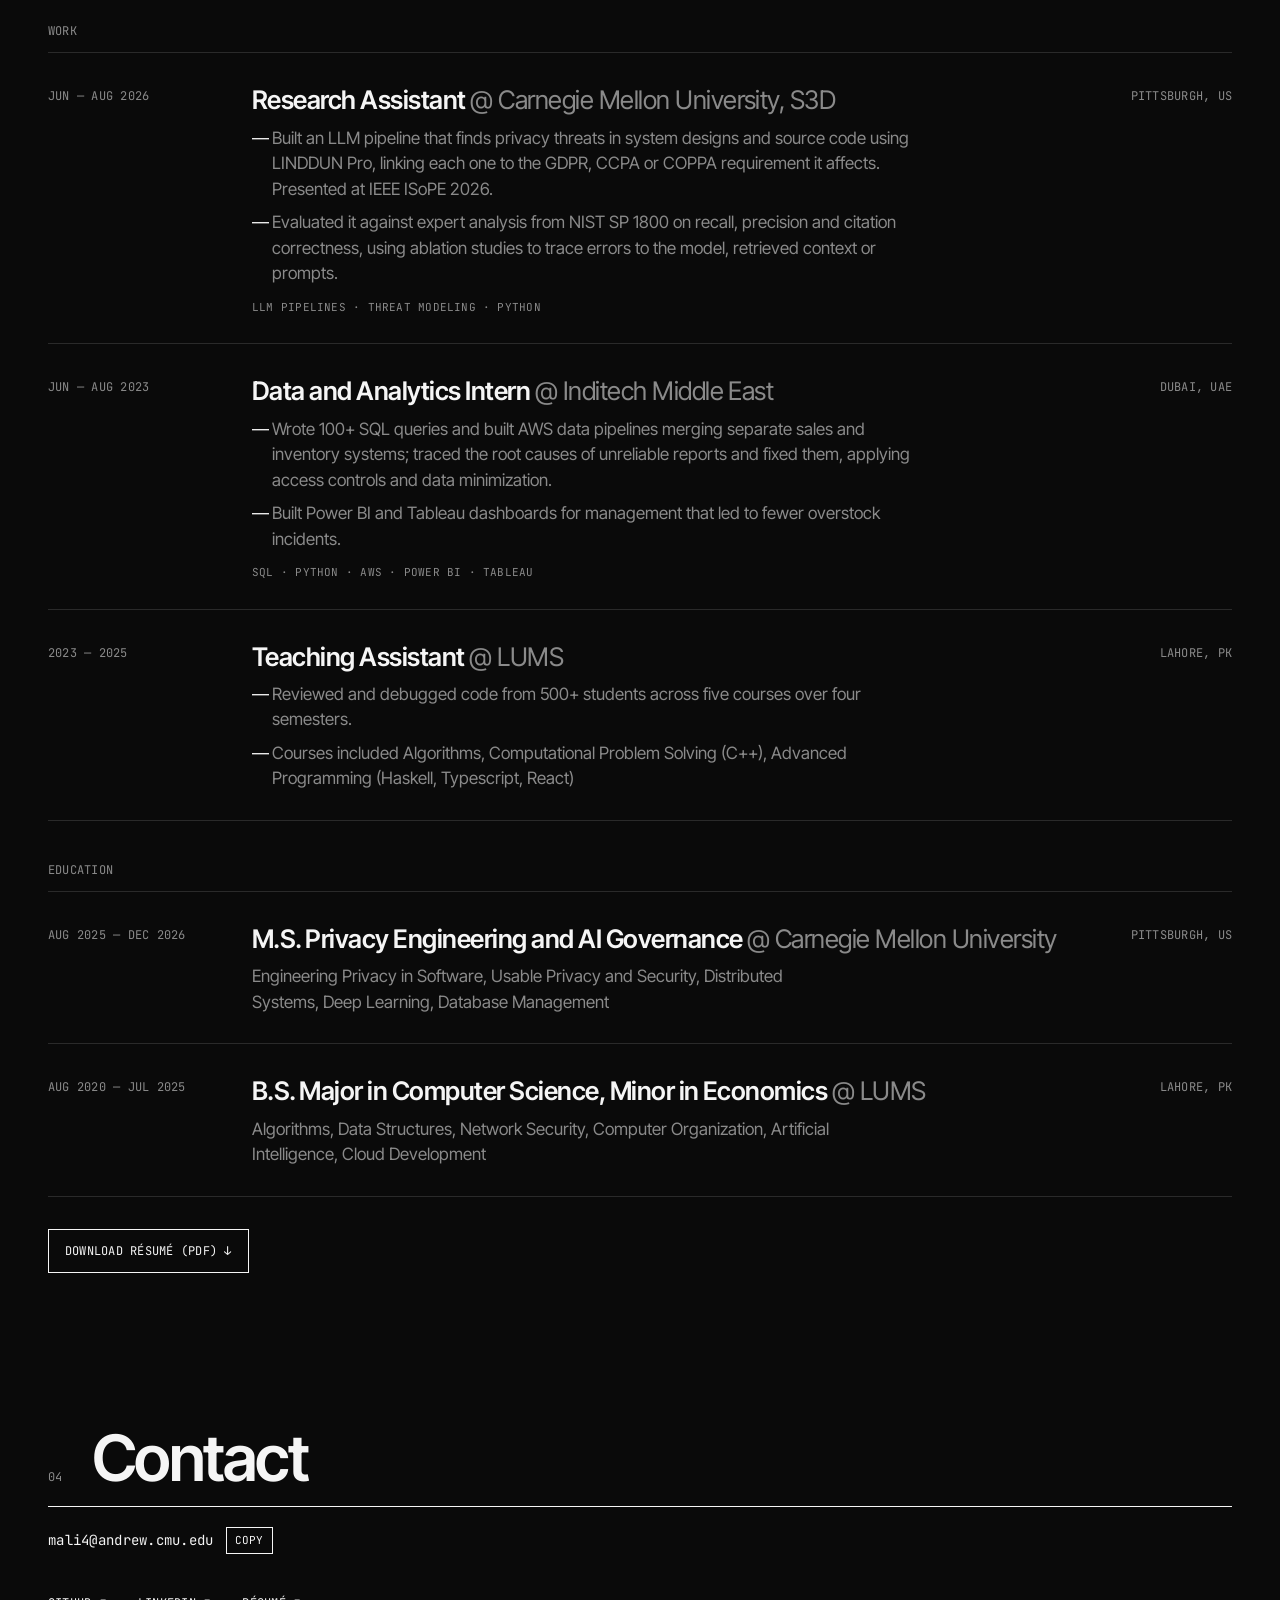
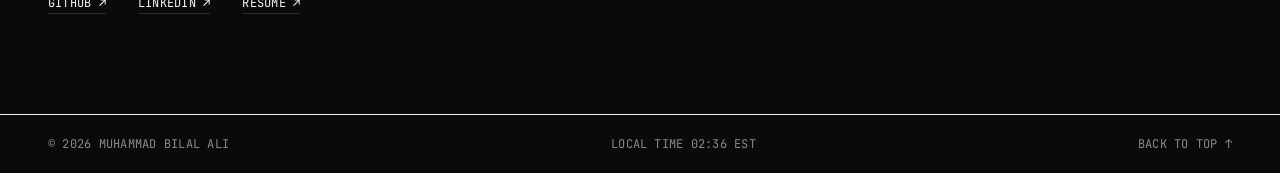
==== commit 0aa9680f: "Add research pages with reports; split Work into Builds and Research" ====
--- a/index.html
+++ b/index.html
@@ -67,11 +67,16 @@
       <div class="section-head">
         <span class="section-index mono">01</span>
         <h2>Selected Work</h2>
-        <span class="section-count mono">(06)</span>
-      </div>
-
+        <span class="section-count mono">(10)</span>
+      </div>
+
+      <!-- Each row links to its page in projects/. Copy a page there to add a new project.
+           Research pages: copy projects/_research-template.html, add the row under Research
+           and end its tags with "· Report". When adding a project, update the (10) count above,
+           the "Project 00X / 0YY" line on every page, and the "Next project" links (the last
+           page links back to easydine.html). -->
+      <h3 class="exp-group mono">Builds</h3>
       <ol class="work-list">
-        <!-- Each row links to its page in projects/. Copy a page there to add a new project. -->
         <li>
           <a class="work-row reveal" href="projects/easydine.html">
             <span class="w-idx mono">001</span>
@@ -129,6 +134,50 @@
             <span class="w-desc">Fault-tolerant key-value store on a from-scratch Raft implementation, plus a peer-to-peer DHT.</span>
             <span class="w-tags mono">Go · Distributed Systems</span>
             <span class="w-year mono">2024</span>
+            <span class="w-arrow" aria-hidden="true">→</span>
+          </a>
+        </li>
+      </ol>
+
+      <h3 class="exp-group mono">Research</h3>
+      <ol class="work-list">
+        <li>
+          <a class="work-row reveal" href="projects/coding-agent-permissions.html">
+            <span class="w-idx mono">007</span>
+            <span class="w-title">AI Coding Agent Permissions</span>
+            <span class="w-desc">Lab study of how developers handle AI coding agent permission prompts, and why prompt fatigue is a security risk.</span>
+            <span class="w-tags mono">User study · Report</span>
+            <span class="w-year mono">2026</span>
+            <span class="w-arrow" aria-hidden="true">→</span>
+          </a>
+        </li>
+        <li>
+          <a class="work-row reveal" href="projects/ai-privacy-labels.html">
+            <span class="w-idx mono">008</span>
+            <span class="w-title">AI Privacy Labels</span>
+            <span class="w-desc">62-person experiment: short AI privacy labels are understood better, but don't change who uses the product.</span>
+            <span class="w-tags mono">Experiment · Report</span>
+            <span class="w-year mono">2025</span>
+            <span class="w-arrow" aria-hidden="true">→</span>
+          </a>
+        </li>
+        <li>
+          <a class="work-row reveal" href="projects/child-ad-targeting.html">
+            <span class="w-idx mono">009</span>
+            <span class="w-title">Ads on Kids' Google Accounts</span>
+            <span class="w-desc">Audit of whether Google's child accounts block targeted and age-inappropriate ads under COPPA.</span>
+            <span class="w-tags mono">Privacy audit · Report</span>
+            <span class="w-year mono">2025</span>
+            <span class="w-arrow" aria-hidden="true">→</span>
+          </a>
+        </li>
+        <li>
+          <a class="work-row reveal" href="projects/membership-inference.html">
+            <span class="w-idx mono">010</span>
+            <span class="w-title">Membership Inference on GPT-2</span>
+            <span class="w-desc">Shadow-model attack that detects LoRA fine-tuning data in GPT-2 with 0.96 AUC.</span>
+            <span class="w-tags mono">ML privacy · Report</span>
+            <span class="w-year mono">2025</span>
             <span class="w-arrow" aria-hidden="true">→</span>
           </a>
         </li>
@@ -159,7 +208,7 @@
         <div class="skills reveal">
           <h3 class="mono">Toolkit</h3>
           <ul class="skill-cols mono">
-            <li><span>Languages &amp; Frameworks</span>Python, Java, C/C++, Go, SQL, JavaScript, React, Node.js, FastAPI, PyTorch, Hugging Face</li>
+            <li><span>Languages &amp; Frameworks</span>Python, Java, C/C++, Go, SQL, JavaScript, React, Node.js, FastAPI, PyTorch, Hugging Face, .NET</li>
             <li><span>Privacy &amp; Security</span>Threat modeling (LINDDUN Pro), differential privacy, membership inference, GDPR, CCPA, COPPA, ISO frameworks</li>
             <li><span>AI &amp; Data</span>LLM pipelines, AI agents (MCP), RAG, context engineering, LLM evaluation, Apache Spark, Power BI, Tableau</li>
             <li><span>Infrastructure</span>PostgreSQL, MongoDB, Qdrant, Docker, AWS, Git, Linux</li>
@@ -183,7 +232,7 @@
             <h3>Research Assistant <span class="at">@ Carnegie Mellon University, S3D</span></h3>
             <ul class="exp-points">
               <li>Built an LLM pipeline that finds privacy threats in system designs and source code using LINDDUN Pro, linking each one to the GDPR, CCPA or COPPA requirement it affects. Presented at IEEE ISoPE 2026.</li>
-              <li>Evaluated it against 99 expert-written threats from NIST SP 1800 on recall, precision and citation correctness, using ablation studies to trace errors to the model, retrieved context or prompts.</li>
+              <li>Evaluated it against expert analysis from NIST SP 1800 on recall, precision and citation correctness, using ablation studies to trace errors to the model, retrieved context or prompts.</li>
             </ul>
             <p class="exp-tags mono">LLM pipelines · Threat modeling · Python</p>
           </div>
@@ -228,7 +277,7 @@
           <span class="exp-date mono">Aug 2020 — Jul 2025</span>
           <div class="exp-main">
             <h3>B.S. Major in Computer Science, Minor in Economics <span class="at">@ LUMS</span></h3>
-            <p>Algorithms, Data Structures, Network Security, Computer Organization, Artificial Intelligence</p>
+            <p>Algorithms, Data Structures, Network Security, Computer Organization, Artificial Intelligence, Cloud Development</p>
           </div>
           <span class="exp-type mono">Lahore, PK</span>
         </li>
